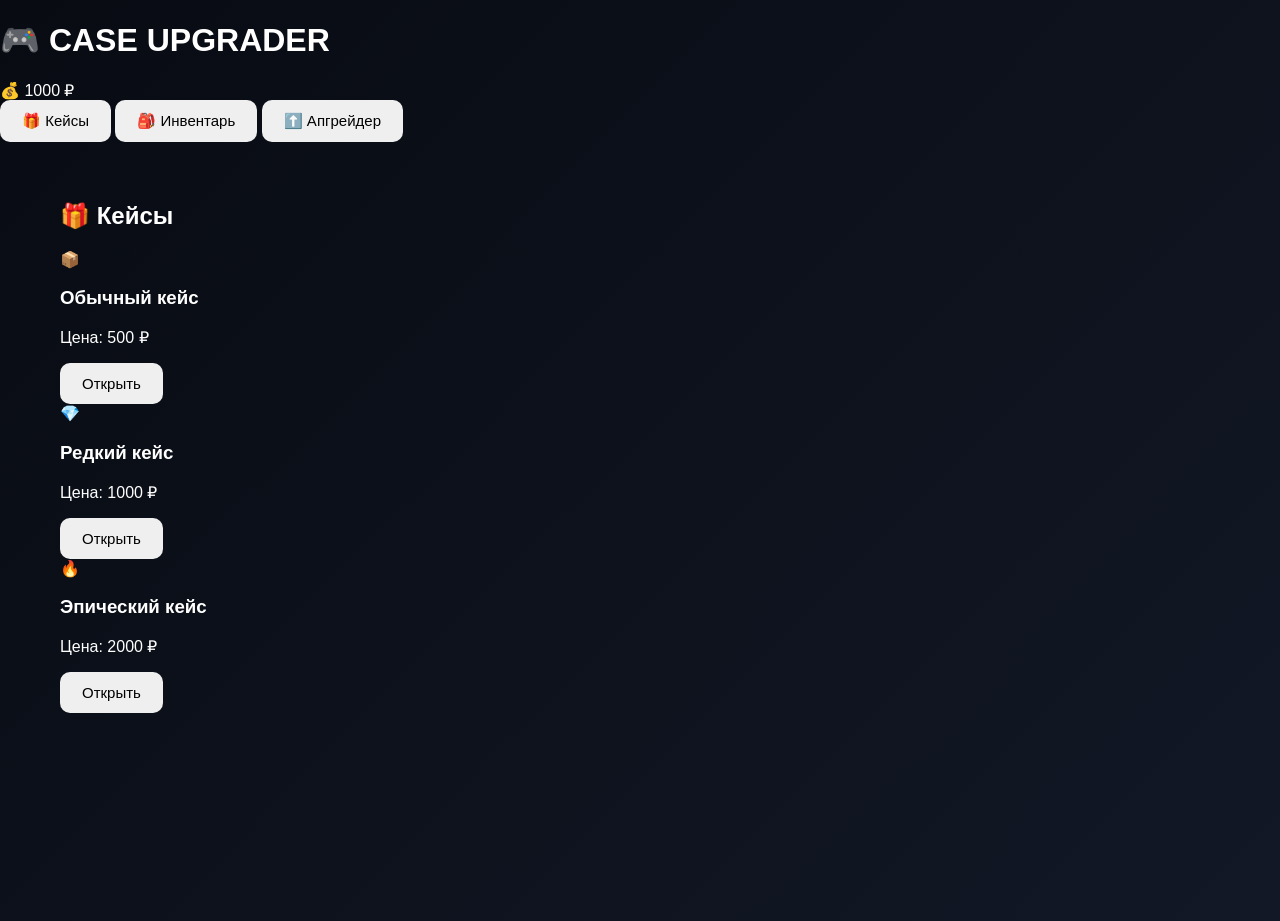
==== index.html @ 88840641 "Update index.html" ====
<!DOCTYPE html>
<html lang="ru">
<head>
  <meta charset="UTF-8">
  <meta name="viewport" content="width=device-width, initial-scale=1.0">

  <title>Case Upgrader</title>

  <link rel="stylesheet" href="style.css">
</head>

<body>

  <header>
    <h1>🎮 CASE UPGRADER</h1>

    <div class="balance">
      💰 <span id="balance">5000</span> ₽
    </div>
  </header>


  <nav>
    <button onclick="showPage('cases')">
      🎁 Кейсы
    </button>

    <button onclick="showPage('inventory')">
      🎒 Инвентарь
    </button>

    <button onclick="showPage('upgrade')">
      ⬆️ Апгрейдер
    </button>
  </nav>


  <main>


    <!-- КЕЙСЫ -->

    <section id="cases" class="page active">

      <h2>🎁 Кейсы</h2>

      <div class="cases">

        <div class="case">

          <div class="case-image">📦</div>

          <h3>Обычный кейс</h3>

          <p>Цена: 500 ₽</p>

          <button onclick="openCase(500, 'normal')">
            Открыть
          </button>

        </div>


        <div class="case">

          <div class="case-image">💎</div>

          <h3>Редкий кейс</h3>

          <p>Цена: 1000 ₽</p>

          <button onclick="openCase(1000, 'rare')">
            Открыть
          </button>

        </div>


        <div class="case">

          <div class="case-image">🔥</div>

          <h3>Эпический кейс</h3>

          <p>Цена: 2000 ₽</p>

          <button onclick="openCase(2000, 'epic')">
            Открыть
          </button>

        </div>

      </div>


      <div id="result"></div>

    </section>



    <!-- ИНВЕНТАРЬ -->

    <section id="inventory" class="page">

      <h2>🎒 Инвентарь</h2>

      <div id="inventoryList"></div>

    </section>



    <!-- АПГРЕЙДЕР -->

    <section id="upgrade" class="page">

      <h2>⬆️ Апгрейдер</h2>

      <p class="info">
        Выбери предмет из инвентаря
      </p>


      <div class="upgrade-box">

        <div>

          <h3>Твой предмет</h3>

          <div id="selectedItem" class="selected">
            Ничего не выбрано
          </div>

        </div>


        <div class="arrow">
          ⬆️
        </div>


        <div>

          <h3>Новый предмет</h3>

          <div id="targetItem" class="selected">
            Выбери предмет
          </div>

        </div>

      </div>


      <div class="chance">

        Шанс:
        <strong id="chance">0%</strong>

      </div>


      <button
        class="upgrade-button"
        onclick="upgradeItem()"
      >

        УЛУЧШИТЬ

      </button>


      <p id="upgradeResult"></p>

    </section>


  </main>


  <script src="script.js"></script>

</body>
</html>
---- style.css ----
* {
  box-sizing: border-box;
}

body {
  margin: 0;

  font-family:
    Arial,
    Helvetica,
    sans-serif;

  background:
    linear-gradient(
      135deg,
      #080b12,
      #121826
    );

  color: white;

  min-height: 100vh;
}


/* HEADER */

.header {

  display: flex;

  justify-content: space-between;

  align-items: center;

  padding: 20px 8%;

  background: #101522;

  border-bottom:
    1px solid #263043;

}

.logo {

  font-size: 24px;

  font-weight: bold;

  letter-spacing: 1px;

}

.balance-box {

  background: #182132;

  padding: 10px 18px;

  border-radius: 10px;

  display: flex;

  flex-direction: column;

  gap: 5px;

}

.balance-box span {

  font-size: 12px;

  color: #9aa4b5;

}

.balance-box strong {

  font-size: 20px;

  color: #ffd54a;

}


/* NAVIGATION */

.navigation {

  display: flex;

  justify-content: center;

  gap: 10px;

  padding: 15px;

  background: #0d121d;

  flex-wrap: wrap;

}

.navigation button {

  background: transparent;

  color: #aab3c2;

  border: 1px solid #273244;

  padding: 10px 18px;

  border-radius: 8px;

  cursor: pointer;

  transition: 0.2s;

}

.navigation button:hover {

  background: #1a2434;

  color: white;

}


/* MAIN */

main {

  max-width: 1200px;

  margin: auto;

  padding: 40px 20px;

}

.page {

  display: none;

}

.page.active {

  display: block;

}

.page-title {

  text-align: center;

  margin-bottom: 40px;

}


/* HERO */

.hero {

  text-align: center;

  margin-bottom: 40px;

}

.hero h1 {

  font-size: 38px;

  margin-bottom: 10px;

}

.hero p {

  color: #9ca7b8;

  font-size: 18px;

}


/* REWARD */

.reward-card {

  max-width: 500px;

  margin: auto;

  padding: 30px;

  text-align: center;

  background:

    linear-gradient(
      145deg,
      #182234,
      #101722
    );

  border-radius: 20px;

  border:
    1px solid #293750;

}

.reward-money {

  font-size: 40px;

  font-weight: bold;

  color: #ffd54a;

  margin: 20px;

}

#timer {

  font-size: 30px;

  font-weight: bold;

  margin: 20px;

}

button {

  border: none;

  border-radius: 10px;

  padding: 12px 22px;

  font-size: 15px;

  cursor: pointer;

  transition: 0.2s;

}

.reward-card button {

  background:
    linear-gradient(
      135deg,
      #ff9f1c,
      #ffca3a
    );

  color: #111;

  font-weight: bold;

}

.reward-card button:hover {

  transform: scale(1.05);

}


/* STATS */

.stats {

  display: grid;

  grid-template-columns:
    repeat(
      auto-fit,
      minmax(180px, 1fr)
    );

  gap: 20px;

  margin-top: 50px;

}

.stat {

  background: #141c2a;

  border: 1px solid #263247;

  padding: 25px;

  text-align: center;

  border-radius: 15px;

}

.stat span {

  font-size: 30px;

}

.stat strong {

  display: block;

  font-size: 25px;

  margin-top: 10px;

}

.stat p {

  color: #8995a7;

}


/* CASES */

.case-grid {

  display: grid;

  grid-template-columns:
    repeat(
      auto-fit,
      minmax(250px, 1fr)
    );

  gap: 25px;

}

.case-card {

  text-align: center;

  padding: 30px;

  background: #151e2d;

  border-radius: 20px;

  border:
    1px solid #2c394f;

  transition: 0.3s;

}

.case-card:hover {

  transform: translateY(-8px);

  border-color: #ffd54a;

}

.case-icon {

  font-size: 70px;

}

.case-card h2 {

  margin-top: 15px;

}

.case-card p {

  color: #9da7b8;

  min-height: 45px;

}

.price {

  font-size: 22px;

  font-weight: bold;

  color: #ffd54a;

  margin: 20px;

}

.case-card button {

  background: #ff9f1c;

  color: #111;

  font-weight: bold;

}

.rare {

  border-color: #4d8dff;

}

.epic {

  border-color: #b15cff;

}

.result-box {

  margin-top: 40px;

  text-align: center;

  font-size: 22px;

  min-height: 40px;

}


/* INVENTORY */

.inventory-header {

  display: flex;

  justify-content: space-between;

  align-items: center;

  margin-bottom: 30px;

}

.inventory-header .page-title {

  margin: 0;

}

.inventory-grid {

  display: grid;

  grid-template-columns:
    repeat(
      auto-fit,
      minmax(200px, 1fr)
    );

  gap: 20px;

}

.inventory-item {

  background: #151e2d;

  border: 1px solid #2d3a50;

  border-radius: 15px;

  padding: 20px;

  text-align: center;

  cursor: pointer;

  transition: 0.2s;

}

.inventory-item:hover {

  transform: scale(1.03);

  border-color: #ffd54a;

}

.item-icon {

  font-size: 50px;

}

.item-name {

  font-size: 18px;

  margin-top: 10px;

}

.item-value {

  color: #ffd54a;

  margin-top: 10px;

}

.empty {

  text-align: center;

  color: #8b96a8;

}


/* UPGRADE */

.upgrade-container {

  display: grid;

  grid-template-columns:
    1fr
    200px
    1fr;

  gap: 30px;

  align-items: center;

}

.upgrade-side {

  text-align: center;

}

.upgrade-item {

  background: #151e2d;

  border: 2px dashed #344158;

  border-radius: 15px;

  padding: 40px 20px;

  min-height: 150px;

  display: flex;

  align-items: center;

  justify-content: center;

  color: #9ca7b8;

}

.upgrade-center {

  text-align: center;

}

.chance {

  width: 120px;

  height: 120px;

  margin: auto;

  border-radius: 50%;

  background: #182334;

  border: 5px solid #ff9f1c;

  display: flex;

  align-items: center;

  justify-content: center;

  font-size: 28px;

  font-weight: bold;

  margin-bottom: 25px;

}

#upgradeButton {

  background: #ff9f1c;

  font-weight: bold;

}

.upgrade-info {

  text-align: center;

  color: #9ba6b7;

  margin-top: 30px;

}


/* RESET */

.reset-button {

  background: #c73e3e;

  color: white;

}


/* FOOTER */

footer {

  text-align: center;

  padding: 30px;

  color: #7f8a9c;

  background: #0d121d;

  margin-top: 50px;

}


/* MOBILE */

@media
(max-width: 800px) {

  .header {

    flex-direction: column;

    gap: 15px;

  }

  .upgrade-container {

    grid-template-columns: 1fr;

  }

  .inventory-header {

    flex-direction: column;

    gap: 20px;

  }

  .hero h1 {

    font-size: 28px;

  }

}
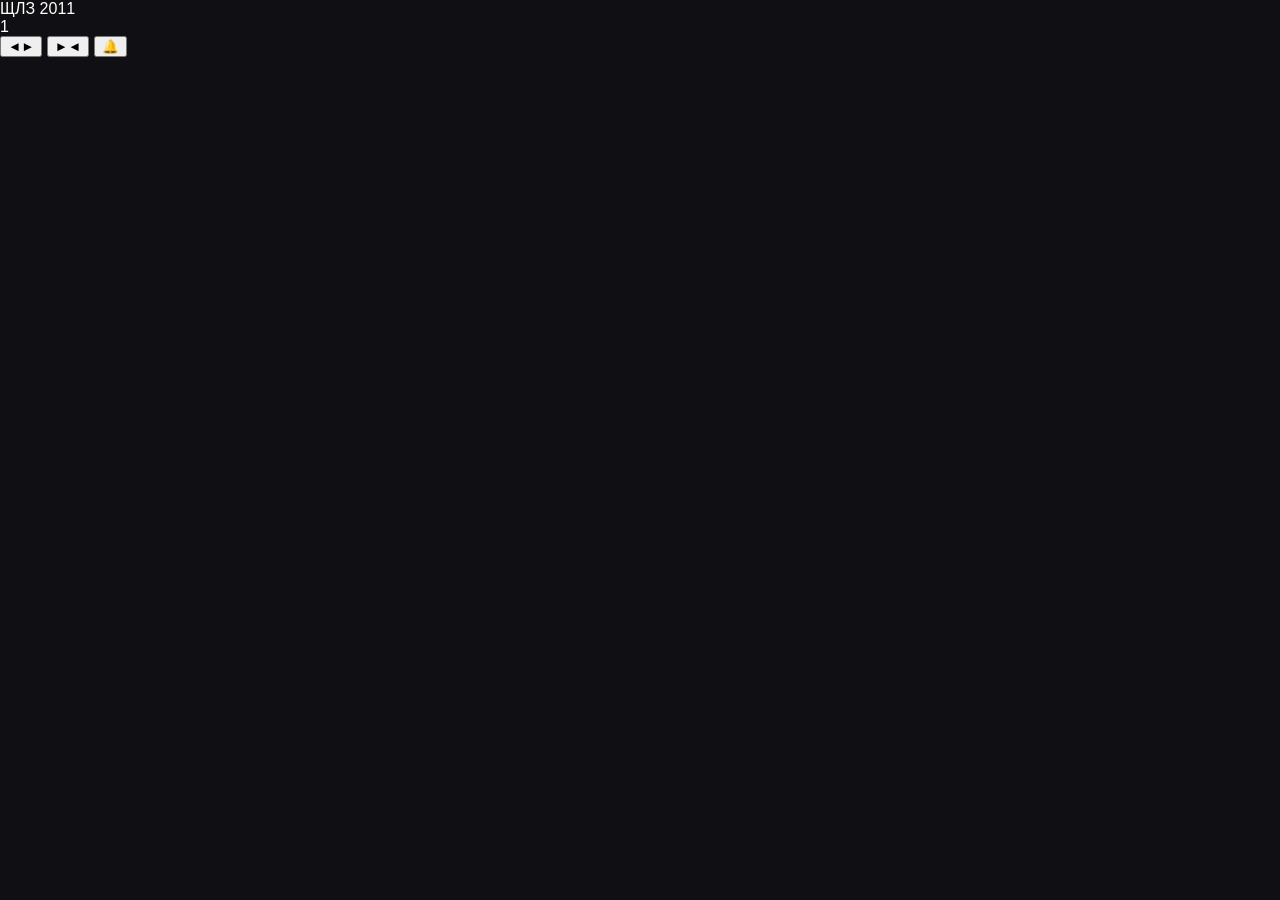
==== commit 15c01c64: "Update index.html" ====
--- a/index.html
+++ b/index.html
@@ -1,185 +1,40 @@
 <!DOCTYPE html>
 <html lang="ru">
 <head>
-  <meta charset="UTF-8">
-  <meta name="viewport" content="width=device-width, initial-scale=1.0">
-
-  <title>Case Upgrader</title>
-
-  <link rel="stylesheet" href="style.css">
+    <meta charset="UTF-8">
+    <meta name="viewport" content="width=device-width, initial-scale=1.0">
+    <title>Симулятор лифта ЩЛЗ 2011 (16 этажей)</title>
+    <link rel="stylesheet" href="style.css">
 </head>
-
 <body>
-
-  <header>
-    <h1>🎮 CASE UPGRADER</h1>
-
-    <div class="balance">
-      💰 <span id="balance">5000</span> ₽
-    </div>
-  </header>
-
-
-  <nav>
-    <button onclick="showPage('cases')">
-      🎁 Кейсы
-    </button>
-
-    <button onclick="showPage('inventory')">
-      🎒 Инвентарь
-    </button>
-
-    <button onclick="showPage('upgrade')">
-      ⬆️ Апгрейдер
-    </button>
-  </nav>
-
-
-  <main>
-
-
-    <!-- КЕЙСЫ -->
-
-    <section id="cases" class="page active">
-
-      <h2>🎁 Кейсы</h2>
-
-      <div class="cases">
-
-        <div class="case">
-
-          <div class="case-image">📦</div>
-
-          <h3>Обычный кейс</h3>
-
-          <p>Цена: 500 ₽</p>
-
-          <button onclick="openCase(500, 'normal')">
-            Открыть
-          </button>
-
+    <div class="simulator">
+        <!-- Шахта лифта -->
+        <div class="shaft">
+            <div class="elevator" id="elevator">
+                <div class="doors" id="doors">
+                    <div class="door left-door"></div>
+                    <div class="door right-door"></div>
+                </div>
+            </div>
         </div>
 
-
-        <div class="case">
-
-          <div class="case-image">💎</div>
-
-          <h3>Редкий кейс</h3>
-
-          <p>Цена: 1000 ₽</p>
-
-          <button onclick="openCase(1000, 'rare')">
-            Открыть
-          </button>
-
+        <!-- Панель управления ЩЛЗ внутри кабины -->
+        <div class="panel">
+            <div class="brand">ЩЛЗ 2011</div>
+            <!-- Электронное табло -->
+            <div class="display" id="display">1</div>
+            
+            <!-- Сетка кнопок 1-16 -->
+            <div class="buttons-grid" id="buttonsGrid"></div>
+            
+            <!-- Служебные кнопки -->
+            <div class="service-buttons">
+                <button class="btn service" id="btn-open">◄►</button>
+                <button class="btn service" id="btn-close">►◄</button>
+                <button class="btn service alarm" id="btn-alarm">🔔</button>
+            </div>
         </div>
-
-
-        <div class="case">
-
-          <div class="case-image">🔥</div>
-
-          <h3>Эпический кейс</h3>
-
-          <p>Цена: 2000 ₽</p>
-
-          <button onclick="openCase(2000, 'epic')">
-            Открыть
-          </button>
-
-        </div>
-
-      </div>
-
-
-      <div id="result"></div>
-
-    </section>
-
-
-
-    <!-- ИНВЕНТАРЬ -->
-
-    <section id="inventory" class="page">
-
-      <h2>🎒 Инвентарь</h2>
-
-      <div id="inventoryList"></div>
-
-    </section>
-
-
-
-    <!-- АПГРЕЙДЕР -->
-
-    <section id="upgrade" class="page">
-
-      <h2>⬆️ Апгрейдер</h2>
-
-      <p class="info">
-        Выбери предмет из инвентаря
-      </p>
-
-
-      <div class="upgrade-box">
-
-        <div>
-
-          <h3>Твой предмет</h3>
-
-          <div id="selectedItem" class="selected">
-            Ничего не выбрано
-          </div>
-
-        </div>
-
-
-        <div class="arrow">
-          ⬆️
-        </div>
-
-
-        <div>
-
-          <h3>Новый предмет</h3>
-
-          <div id="targetItem" class="selected">
-            Выбери предмет
-          </div>
-
-        </div>
-
-      </div>
-
-
-      <div class="chance">
-
-        Шанс:
-        <strong id="chance">0%</strong>
-
-      </div>
-
-
-      <button
-        class="upgrade-button"
-        onclick="upgradeItem()"
-      >
-
-        УЛУЧШИТЬ
-
-      </button>
-
-
-      <p id="upgradeResult"></p>
-
-    </section>
-
-
-  </main>
-
-
-  <script src="script.js"></script>
-
+    </div>
+    <script src="script.js"></script>
 </body>
 </html>
--- a/style.css
+++ b/style.css
@@ -4,690 +4,323 @@
 
 body {
   margin: 0;
-
-  font-family:
-    Arial,
-    Helvetica,
-    sans-serif;
-
-  background:
-    linear-gradient(
-      135deg,
-      #080b12,
-      #121826
-    );
-
-  color: white;
-
-  min-height: 100vh;
+  background: #101014;
+  color: white;
+  font-family: Arial, sans-serif;
 }
 
 
 /* HEADER */
 
-.header {
-
+header {
   display: flex;
-
   justify-content: space-between;
-
   align-items: center;
 
   padding: 20px 8%;
 
-  background: #101522;
-
-  border-bottom:
-    1px solid #263043;
-
-}
-
-.logo {
+  background: #181820;
+
+  border-bottom: 1px solid #333;
+}
+
+header h1 {
+  margin: 0;
+}
+
+.balance {
+  background: #252530;
+
+  padding: 12px 20px;
+
+  border-radius: 10px;
+
+  color: #ffd43b;
+
+  font-size: 20px;
+}
+
+
+/* NAV */
+
+nav {
+  display: flex;
+
+  justify-content: center;
+
+  gap: 15px;
+
+  padding: 20px;
+
+  background: #15151c;
+}
+
+nav button {
+  background: #252530;
+
+  color: white;
+
+  border: none;
+
+  padding: 12px 20px;
+
+  border-radius: 8px;
+
+  cursor: pointer;
+
+  font-size: 16px;
+}
+
+nav button:hover {
+  background: #ff9800;
+}
+
+
+/* MAIN */
+
+main {
+  max-width: 1100px;
+
+  margin: auto;
+
+  padding: 40px 20px;
+}
+
+.page {
+  display: none;
+}
+
+.page.active {
+  display: block;
+}
+
+h2 {
+  text-align: center;
+
+  margin-bottom: 40px;
+}
+
+
+/* CASES */
+
+.cases {
+  display: grid;
+
+  grid-template-columns:
+    repeat(auto-fit, minmax(250px, 1fr));
+
+  gap: 25px;
+}
+
+.case {
+  background: #1c1c25;
+
+  padding: 30px;
+
+  border-radius: 15px;
+
+  text-align: center;
+
+  border: 1px solid #333;
+
+  transition: 0.2s;
+}
+
+.case:hover {
+  transform: translateY(-5px);
+
+  border-color: #ff9800;
+}
+
+.case-image {
+  font-size: 80px;
+
+  margin-bottom: 15px;
+}
+
+.case button {
+  background: #ff9800;
+
+  color: white;
+
+  border: none;
+
+  padding: 12px 25px;
+
+  border-radius: 8px;
+
+  cursor: pointer;
+
+  font-size: 16px;
+}
+
+.case button:hover {
+  background: #ffb300;
+}
+
+#result {
+  text-align: center;
+
+  margin-top: 40px;
 
   font-size: 24px;
-
-  font-weight: bold;
-
-  letter-spacing: 1px;
-
-}
-
-.balance-box {
-
-  background: #182132;
-
-  padding: 10px 18px;
+}
+
+
+/* INVENTORY */
+
+#inventoryList {
+  display: grid;
+
+  grid-template-columns:
+    repeat(auto-fit, minmax(200px, 1fr));
+
+  gap: 20px;
+}
+
+.item {
+  background: #1c1c25;
+
+  padding: 20px;
+
+  text-align: center;
+
+  border-radius: 12px;
+
+  border: 1px solid #333;
+}
+
+.item-icon {
+  font-size: 50px;
+}
+
+.item button {
+  background: #4caf50;
+
+  color: white;
+
+  border: none;
+
+  padding: 10px 15px;
+
+  border-radius: 6px;
+
+  cursor: pointer;
+
+  margin-top: 10px;
+}
+
+
+/* UPGRADE */
+
+.info {
+  text-align: center;
+
+  color: #aaa;
+}
+
+.upgrade-box {
+  display: grid;
+
+  grid-template-columns:
+    1fr 100px 1fr;
+
+  gap: 20px;
+
+  align-items: center;
+
+  margin-top: 40px;
+}
+
+.upgrade-box h3 {
+  text-align: center;
+}
+
+.selected {
+  background: #1c1c25;
+
+  border: 2px dashed #555;
+
+  padding: 40px 20px;
+
+  min-height: 150px;
+
+  display: flex;
+
+  justify-content: center;
+
+  align-items: center;
+
+  text-align: center;
+
+  border-radius: 15px;
+}
+
+.arrow {
+  font-size: 50px;
+
+  text-align: center;
+}
+
+.chance {
+  text-align: center;
+
+  font-size: 25px;
+
+  margin: 30px;
+}
+
+#chance {
+  color: #ff9800;
+}
+
+.upgrade-button {
+  display: block;
+
+  margin: auto;
+
+  background: #ff9800;
+
+  color: white;
+
+  border: none;
+
+  padding: 15px 40px;
+
+  font-size: 20px;
 
   border-radius: 10px;
 
-  display: flex;
-
-  flex-direction: column;
-
-  gap: 5px;
-
-}
-
-.balance-box span {
-
-  font-size: 12px;
-
-  color: #9aa4b5;
-
-}
-
-.balance-box strong {
-
-  font-size: 20px;
-
-  color: #ffd54a;
-
-}
-
-
-/* NAVIGATION */
-
-.navigation {
-
-  display: flex;
-
-  justify-content: center;
-
-  gap: 10px;
-
-  padding: 15px;
-
-  background: #0d121d;
-
-  flex-wrap: wrap;
-
-}
-
-.navigation button {
-
-  background: transparent;
-
-  color: #aab3c2;
-
-  border: 1px solid #273244;
-
-  padding: 10px 18px;
-
-  border-radius: 8px;
-
   cursor: pointer;
-
-  transition: 0.2s;
-
-}
-
-.navigation button:hover {
-
-  background: #1a2434;
-
-  color: white;
-
-}
-
-
-/* MAIN */
-
-main {
-
-  max-width: 1200px;
-
-  margin: auto;
-
-  padding: 40px 20px;
-
-}
-
-.page {
-
-  display: none;
-
-}
-
-.page.active {
-
-  display: block;
-
-}
-
-.page-title {
-
-  text-align: center;
-
-  margin-bottom: 40px;
-
-}
-
-
-/* HERO */
-
-.hero {
-
-  text-align: center;
-
-  margin-bottom: 40px;
-
-}
-
-.hero h1 {
-
-  font-size: 38px;
-
-  margin-bottom: 10px;
-
-}
-
-.hero p {
-
-  color: #9ca7b8;
-
-  font-size: 18px;
-
-}
-
-
-/* REWARD */
-
-.reward-card {
-
-  max-width: 500px;
-
-  margin: auto;
-
-  padding: 30px;
-
-  text-align: center;
-
-  background:
-
-    linear-gradient(
-      145deg,
-      #182234,
-      #101722
-    );
-
-  border-radius: 20px;
-
-  border:
-    1px solid #293750;
-
-}
-
-.reward-money {
-
-  font-size: 40px;
-
-  font-weight: bold;
-
-  color: #ffd54a;
-
-  margin: 20px;
-
-}
-
-#timer {
-
-  font-size: 30px;
-
-  font-weight: bold;
-
-  margin: 20px;
-
-}
-
-button {
-
-  border: none;
-
-  border-radius: 10px;
-
-  padding: 12px 22px;
-
-  font-size: 15px;
-
-  cursor: pointer;
-
-  transition: 0.2s;
-
-}
-
-.reward-card button {
-
-  background:
-    linear-gradient(
-      135deg,
-      #ff9f1c,
-      #ffca3a
-    );
-
-  color: #111;
-
-  font-weight: bold;
-
-}
-
-.reward-card button:hover {
-
-  transform: scale(1.05);
-
-}
-
-
-/* STATS */
-
-.stats {
-
-  display: grid;
-
-  grid-template-columns:
-    repeat(
-      auto-fit,
-      minmax(180px, 1fr)
-    );
-
-  gap: 20px;
-
-  margin-top: 50px;
-
-}
-
-.stat {
-
-  background: #141c2a;
-
-  border: 1px solid #263247;
-
-  padding: 25px;
-
-  text-align: center;
-
-  border-radius: 15px;
-
-}
-
-.stat span {
-
-  font-size: 30px;
-
-}
-
-.stat strong {
-
-  display: block;
-
-  font-size: 25px;
-
-  margin-top: 10px;
-
-}
-
-.stat p {
-
-  color: #8995a7;
-
-}
-
-
-/* CASES */
-
-.case-grid {
-
-  display: grid;
-
-  grid-template-columns:
-    repeat(
-      auto-fit,
-      minmax(250px, 1fr)
-    );
-
-  gap: 25px;
-
-}
-
-.case-card {
-
-  text-align: center;
-
-  padding: 30px;
-
-  background: #151e2d;
-
-  border-radius: 20px;
-
-  border:
-    1px solid #2c394f;
-
-  transition: 0.3s;
-
-}
-
-.case-card:hover {
-
-  transform: translateY(-8px);
-
-  border-color: #ffd54a;
-
-}
-
-.case-icon {
-
-  font-size: 70px;
-
-}
-
-.case-card h2 {
-
-  margin-top: 15px;
-
-}
-
-.case-card p {
-
-  color: #9da7b8;
-
-  min-height: 45px;
-
-}
-
-.price {
+}
+
+#upgradeResult {
+  text-align: center;
 
   font-size: 22px;
 
-  font-weight: bold;
-
-  color: #ffd54a;
-
-  margin: 20px;
-
-}
-
-.case-card button {
-
-  background: #ff9f1c;
-
-  color: #111;
-
-  font-weight: bold;
-
-}
-
-.rare {
-
-  border-color: #4d8dff;
-
-}
-
-.epic {
-
-  border-color: #b15cff;
-
-}
-
-.result-box {
-
-  margin-top: 40px;
-
-  text-align: center;
-
-  font-size: 22px;
-
-  min-height: 40px;
-
-}
-
-
-/* INVENTORY */
-
-.inventory-header {
-
-  display: flex;
-
-  justify-content: space-between;
-
-  align-items: center;
-
-  margin-bottom: 30px;
-
-}
-
-.inventory-header .page-title {
-
-  margin: 0;
-
-}
-
-.inventory-grid {
-
-  display: grid;
-
-  grid-template-columns:
-    repeat(
-      auto-fit,
-      minmax(200px, 1fr)
-    );
-
-  gap: 20px;
-
-}
-
-.inventory-item {
-
-  background: #151e2d;
-
-  border: 1px solid #2d3a50;
-
-  border-radius: 15px;
-
-  padding: 20px;
-
-  text-align: center;
-
-  cursor: pointer;
-
-  transition: 0.2s;
-
-}
-
-.inventory-item:hover {
-
-  transform: scale(1.03);
-
-  border-color: #ffd54a;
-
-}
-
-.item-icon {
-
-  font-size: 50px;
-
-}
-
-.item-name {
-
-  font-size: 18px;
-
-  margin-top: 10px;
-
-}
-
-.item-value {
-
-  color: #ffd54a;
-
-  margin-top: 10px;
-
-}
-
-.empty {
-
-  text-align: center;
-
-  color: #8b96a8;
-
-}
-
-
-/* UPGRADE */
-
-.upgrade-container {
-
-  display: grid;
-
-  grid-template-columns:
-    1fr
-    200px
-    1fr;
-
-  gap: 30px;
-
-  align-items: center;
-
-}
-
-.upgrade-side {
-
-  text-align: center;
-
-}
-
-.upgrade-item {
-
-  background: #151e2d;
-
-  border: 2px dashed #344158;
-
-  border-radius: 15px;
-
-  padding: 40px 20px;
-
-  min-height: 150px;
-
-  display: flex;
-
-  align-items: center;
-
-  justify-content: center;
-
-  color: #9ca7b8;
-
-}
-
-.upgrade-center {
-
-  text-align: center;
-
-}
-
-.chance {
-
-  width: 120px;
-
-  height: 120px;
-
-  margin: auto;
-
-  border-radius: 50%;
-
-  background: #182334;
-
-  border: 5px solid #ff9f1c;
-
-  display: flex;
-
-  align-items: center;
-
-  justify-content: center;
-
-  font-size: 28px;
-
-  font-weight: bold;
-
-  margin-bottom: 25px;
-
-}
-
-#upgradeButton {
-
-  background: #ff9f1c;
-
-  font-weight: bold;
-
-}
-
-.upgrade-info {
-
-  text-align: center;
-
-  color: #9ba6b7;
-
   margin-top: 30px;
-
-}
-
-
-/* RESET */
-
-.reset-button {
-
-  background: #c73e3e;
-
-  color: white;
-
-}
-
-
-/* FOOTER */
-
-footer {
-
-  text-align: center;
-
-  padding: 30px;
-
-  color: #7f8a9c;
-
-  background: #0d121d;
-
-  margin-top: 50px;
-
 }
 
 
 /* MOBILE */
 
-@media
-(max-width: 800px) {
-
-  .header {
-
+@media (max-width: 700px) {
+
+  header {
     flex-direction: column;
 
     gap: 15px;
 
+    text-align: center;
   }
 
-  .upgrade-container {
-
+  .upgrade-box {
     grid-template-columns: 1fr;
-
   }
 
-  .inventory-header {
-
-    flex-direction: column;
-
-    gap: 20px;
-
+  .arrow {
+    transform: rotate(90deg);
   }
 
-  .hero h1 {
-
-    font-size: 28px;
-
-  }
-
-}
+}
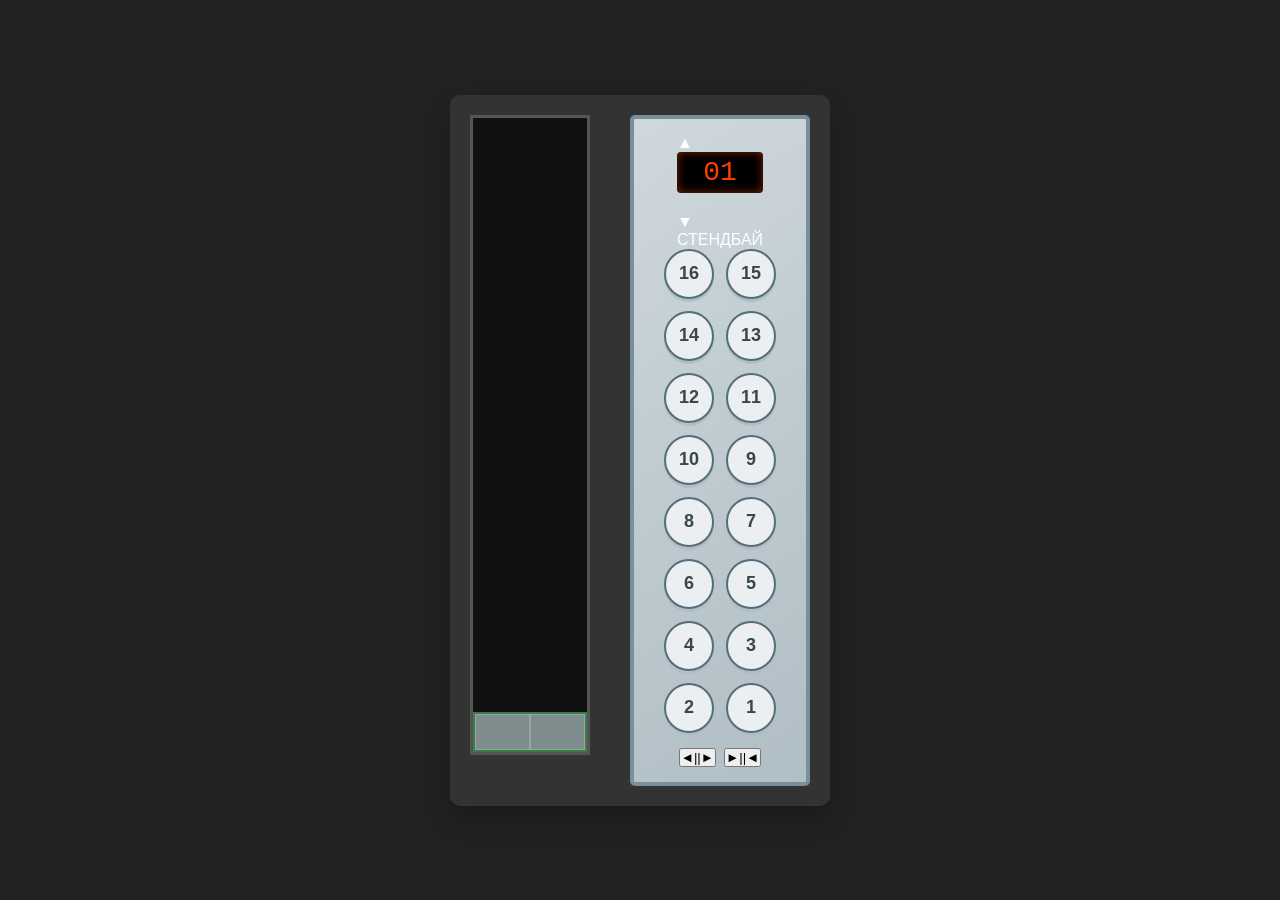
==== commit 28ba33b6: "Update index.html" ====
--- a/index.html
+++ b/index.html
@@ -3,14 +3,18 @@
 <head>
     <meta charset="UTF-8">
     <meta name="viewport" content="width=device-width, initial-scale=1.0">
-    <title>Симулятор лифта ЩЛЗ 2011 (16 этажей)</title>
+    <title>Современный Симулятор Лифта</title>
     <link rel="stylesheet" href="style.css">
 </head>
 <body>
     <div class="simulator">
-        <!-- Шахта лифта -->
+        <!-- Высокотехнологичная прозрачная/стеклянная шахта -->
         <div class="shaft">
+            <!-- Разметка этажных линий для красоты -->
+            <div class="floor-lines" id="floorLines"></div>
+            
             <div class="elevator" id="elevator">
+                <div class="elevator-glow"></div>
                 <div class="doors" id="doors">
                     <div class="door left-door"></div>
                     <div class="door right-door"></div>
@@ -18,20 +22,23 @@
             </div>
         </div>
 
-        <!-- Панель управления ЩЛЗ внутри кабины -->
+        <!-- Сенсорная панель управления Smart Touch -->
         <div class="panel">
-            <div class="brand">ЩЛЗ 2011</div>
-            <!-- Электронное табло -->
-            <div class="display" id="display">1</div>
+            <!-- Интеллектуальный ЖК-дисплей -->
+            <div class="display-container">
+                <div class="arrow up" id="arrow-up">▲</div>
+                <div class="display" id="display">01</div>
+                <div class="arrow down" id="arrow-down">▼</div>
+                <div class="status-text" id="status-text">СТЕНДБАЙ</div>
+            </div>
             
-            <!-- Сетка кнопок 1-16 -->
+            <!-- Интерактивная сенсорная сетка -->
             <div class="buttons-grid" id="buttonsGrid"></div>
             
-            <!-- Служебные кнопки -->
+            <!-- Скрытые сенсоры дверей -->
             <div class="service-buttons">
-                <button class="btn service" id="btn-open">◄►</button>
-                <button class="btn service" id="btn-close">►◄</button>
-                <button class="btn service alarm" id="btn-alarm">🔔</button>
+                <button class="btn-touch service" id="btn-open">◄||►</button>
+                <button class="btn-touch service" id="btn-close">►||◄</button>
             </div>
         </div>
     </div>
--- a/style.css
+++ b/style.css
@@ -1,326 +1,145 @@
 * {
-  box-sizing: border-box;
+    box-sizing: border-box;
+    margin: 0;
+    padding: 0;
+    font-family: 'Arial', sans-serif;
 }
 
 body {
-  margin: 0;
-  background: #101014;
-  color: white;
-  font-family: Arial, sans-serif;
+    background-color: #222;
+    display: flex;
+    justify-content: center;
+    align-items: center;
+    height: 100vh;
+    color: #fff;
 }
 
-
-/* HEADER */
-
-header {
-  display: flex;
-  justify-content: space-between;
-  align-items: center;
-
-  padding: 20px 8%;
-
-  background: #181820;
-
-  border-bottom: 1px solid #333;
+.simulator {
+    display: flex;
+    gap: 40px;
+    background: #333;
+    padding: 20px;
+    border-radius: 10px;
+    box-shadow: 0 14px 28px rgba(0,0,0,0.25);
 }
 
-header h1 {
-  margin: 0;
+/* Шахта лифта */
+.shaft {
+    width: 120px;
+    height: 640px; /* 16 этажей по 40px */
+    background: #111;
+    border: 3px solid #555;
+    position: relative;
+    overflow: hidden;
 }
 
-.balance {
-  background: #252530;
-
-  padding: 12px 20px;
-
-  border-radius: 10px;
-
-  color: #ffd43b;
-
-  font-size: 20px;
+/* Кабина ЩЛЗ Зеленая */
+.elevator {
+    width: 100%;
+    height: 40px; /* Высота одного этажа */
+    background-color: #1e4620; /* Аутентичный зеленый цвет ЩЛЗ */
+    border: 2px solid #3a7d44;
+    position: absolute;
+    bottom: 0; /* Старт с 1 этажа */
+    transition: bottom 2s ease-in-out; /* Плавный ход лифта */
 }
 
+/* Двери кабины */
+.doors {
+    display: flex;
+    width: 100%;
+    height: 100%;
+}
+.door {
+    width: 50%;
+    height: 100%;
+    background: #7f8c8d;
+    border: 1px solid #95a5a6;
+    transition: transform 1.5s ease-in-out;
+}
+/* Анимация открытия */
+.elevator.doors-open .left-door { transform: translateX(-90%); }
+.elevator.doors-open .right-door { transform: translateX(90%); }
 
-/* NAV */
-
-nav {
-  display: flex;
-
-  justify-content: center;
-
-  gap: 15px;
-
-  padding: 20px;
-
-  background: #15151c;
+/* Панель приказов (вертикальный пост) */
+.panel {
+    width: 180px;
+    background: linear-gradient(145deg, #cfd8dc, #b0bec5); /* Шлифованый алюминий */
+    border: 4px solid #78909c;
+    border-radius: 5px;
+    padding: 15px;
+    display: flex;
+    flex-direction: column;
+    align-items: center;
 }
 
-nav button {
-  background: #252530;
-
-  color: white;
-
-  border: none;
-
-  padding: 12px 20px;
-
-  border-radius: 8px;
-
-  cursor: pointer;
-
-  font-size: 16px;
+.brand {
+    font-weight: bold;
+    color: #263238;
+    margin-bottom: 10px;
+    font-size: 14px;
+    letter-spacing: 1px;
 }
 
-nav button:hover {
-  background: #ff9800;
+/* Семисегментное табло */
+.display {
+    width: 100%;
+    background: #000;
+    color: #ff3d00; /* Красная или зеленая индикация ЩЛЗ тех лет */
+    font-family: 'Courier New', monospace;
+    font-size: 28px;
+    text-align: center;
+    padding: 5px 0;
+    border-radius: 4px;
+    margin-bottom: 20px;
+    box-shadow: inset 0 0 10px rgba(255,61,0,0.5);
 }
 
-
-/* MAIN */
-
-main {
-  max-width: 1100px;
-
-  margin: auto;
-
-  padding: 40px 20px;
+/* Кнопки */
+.buttons-grid {
+    display: grid;
+    grid-template-columns: repeat(2, 1fr);
+    gap: 12px;
+    margin-bottom: 15px;
 }
 
-.page {
-  display: none;
+.btn {
+    width: 50px;
+    height: 50px;
+    border-radius: 50%;
+    border: 2px solid #546e7a;
+    background: #eceff1;
+    color: #37474f;
+    font-size: 18px;
+    font-weight: bold;
+    cursor: pointer;
+    box-shadow: 0 3px 0 #b0bec5;
+    transition: all 0.1s ease;
+}
+.btn:active {
+    transform: translateY(3px);
+    box-shadow: none;
+}
+/* Подсветка кнопки при вызове */
+.btn.active {
+    background: #ffeb3b;
+    box-shadow: 0 0 12px #ffeb3b;
+    border-color: #fbc02d;
 }
 
-.page.active {
-  display: block;
+.service-buttons {
+    display: flex;
+    gap: 8px;
+    width: 100%;
+    justify-content: center;
 }
-
-h2 {
-  text-align: center;
-
-  margin-bottom: 40px;
+.btn.service {
+    width: 45px;
+    height: 35px;
+    border-radius: 4px;
+    font-size: 12px;
 }
-
-
-/* CASES */
-
-.cases {
-  display: grid;
-
-  grid-template-columns:
-    repeat(auto-fit, minmax(250px, 1fr));
-
-  gap: 25px;
+.btn.alarm {
+    background: #ff5252;
+    color: white;
 }
-
-.case {
-  background: #1c1c25;
-
-  padding: 30px;
-
-  border-radius: 15px;
-
-  text-align: center;
-
-  border: 1px solid #333;
-
-  transition: 0.2s;
-}
-
-.case:hover {
-  transform: translateY(-5px);
-
-  border-color: #ff9800;
-}
-
-.case-image {
-  font-size: 80px;
-
-  margin-bottom: 15px;
-}
-
-.case button {
-  background: #ff9800;
-
-  color: white;
-
-  border: none;
-
-  padding: 12px 25px;
-
-  border-radius: 8px;
-
-  cursor: pointer;
-
-  font-size: 16px;
-}
-
-.case button:hover {
-  background: #ffb300;
-}
-
-#result {
-  text-align: center;
-
-  margin-top: 40px;
-
-  font-size: 24px;
-}
-
-
-/* INVENTORY */
-
-#inventoryList {
-  display: grid;
-
-  grid-template-columns:
-    repeat(auto-fit, minmax(200px, 1fr));
-
-  gap: 20px;
-}
-
-.item {
-  background: #1c1c25;
-
-  padding: 20px;
-
-  text-align: center;
-
-  border-radius: 12px;
-
-  border: 1px solid #333;
-}
-
-.item-icon {
-  font-size: 50px;
-}
-
-.item button {
-  background: #4caf50;
-
-  color: white;
-
-  border: none;
-
-  padding: 10px 15px;
-
-  border-radius: 6px;
-
-  cursor: pointer;
-
-  margin-top: 10px;
-}
-
-
-/* UPGRADE */
-
-.info {
-  text-align: center;
-
-  color: #aaa;
-}
-
-.upgrade-box {
-  display: grid;
-
-  grid-template-columns:
-    1fr 100px 1fr;
-
-  gap: 20px;
-
-  align-items: center;
-
-  margin-top: 40px;
-}
-
-.upgrade-box h3 {
-  text-align: center;
-}
-
-.selected {
-  background: #1c1c25;
-
-  border: 2px dashed #555;
-
-  padding: 40px 20px;
-
-  min-height: 150px;
-
-  display: flex;
-
-  justify-content: center;
-
-  align-items: center;
-
-  text-align: center;
-
-  border-radius: 15px;
-}
-
-.arrow {
-  font-size: 50px;
-
-  text-align: center;
-}
-
-.chance {
-  text-align: center;
-
-  font-size: 25px;
-
-  margin: 30px;
-}
-
-#chance {
-  color: #ff9800;
-}
-
-.upgrade-button {
-  display: block;
-
-  margin: auto;
-
-  background: #ff9800;
-
-  color: white;
-
-  border: none;
-
-  padding: 15px 40px;
-
-  font-size: 20px;
-
-  border-radius: 10px;
-
-  cursor: pointer;
-}
-
-#upgradeResult {
-  text-align: center;
-
-  font-size: 22px;
-
-  margin-top: 30px;
-}
-
-
-/* MOBILE */
-
-@media (max-width: 700px) {
-
-  header {
-    flex-direction: column;
-
-    gap: 15px;
-
-    text-align: center;
-  }
-
-  .upgrade-box {
-    grid-template-columns: 1fr;
-  }
-
-  .arrow {
-    transform: rotate(90deg);
-  }
-
-}
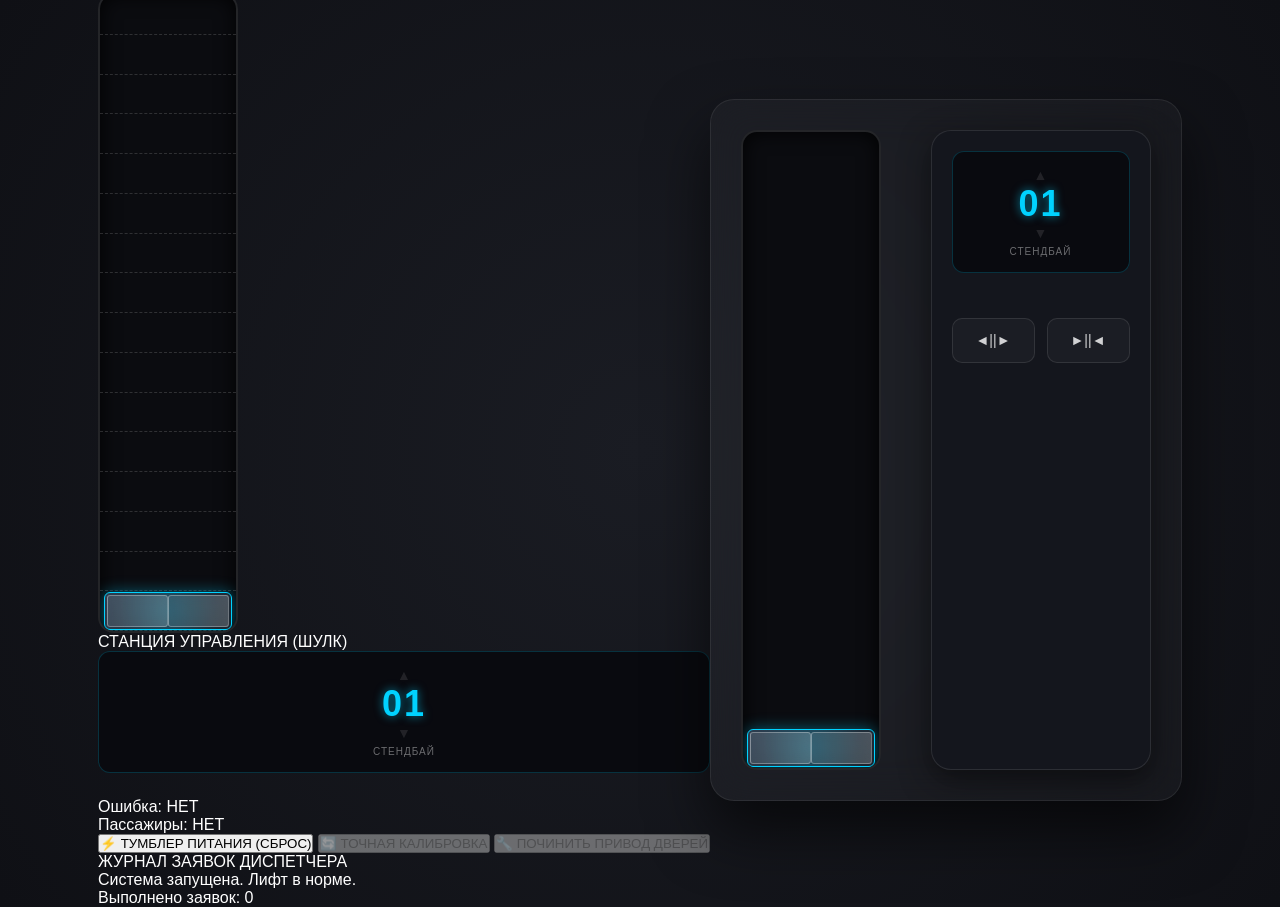
==== commit d4e0e6a9: "Update index.html" ====
--- a/index.html
+++ b/index.html
@@ -1,3 +1,65 @@
+<!DOCTYPE html>
+<html lang="ru">
+<head>
+    <meta charset="UTF-8">
+    <meta name="viewport" content="width=device-width, initial-scale=1.0">
+    <title>Симулятор Лифтёра: Внештатная ситуация</title>
+    <link rel="stylesheet" href="style.css">
+</head>
+<body>
+    <div class="game-container">
+        <!-- Левая часть: Шахта и Лифт -->
+        <div class="shaft-section">
+            <div class="shaft">
+                <div class="floor-lines" id="floorLines"></div>
+                <div class="elevator" id="elevator">
+                    <div class="elevator-glow"></div>
+                    <div class="doors" id="doors">
+                        <div class="door left-door"></div>
+                        <div class="door right-door"></div>
+                    </div>
+                </div>
+            </div>
+        </div>
+
+        <!-- Центральная часть: Станция управления (Техэтаж) -->
+        <div class="control-room">
+            <div class="block-title">СТАНЦИЯ УПРАВЛЕНИЯ (ШУЛК)</div>
+            
+            <div class="display-container">
+                <div class="arrow up" id="arrow-up">▲</div>
+                <div class="display" id="display">01</div>
+                <div class="arrow down" id="arrow-down">▼</div>
+                <div class="status-text" id="status-text">СТЕНДБАЙ</div>
+            </div>
+
+            <!-- Индикаторы поломок -->
+            <div class="tech-info">
+                <div class="info-row">Ошибка: <span id="error-code" class="text-ok">НЕТ</span></div>
+                <div class="info-row">Пассажиры: <span id="passenger-status">НЕТ</span></div>
+            </div>
+
+            <!-- Инструменты лифтера -->
+            <div class="mechanic-tools">
+                <button class="btn-tool" id="btn-reboot">⚡ ТУМБЛЕР ПИТАНИЯ (СБРОС)</button>
+                <button class="btn-tool" id="btn-calibrate" disabled>🔄 ТОЧНАЯ КАЛИБРОВКА</button>
+                <button class="btn-tool repair-btn" id="btn-repair" disabled>🔧 ПОЧИНИТЬ ПРИВОД ДВЕРЕЙ</button>
+            </div>
+        </div>
+
+        <!-- Правая часть: Пульт Заявок -->
+        <div class="job-board">
+            <div class="block-title">ЖУРНАЛ ЗАЯВОК ДИСПЕТЧЕРА</div>
+            <div class="log-container" id="job-log">
+                <div class="log-entry system">Система запущена. Лифт в норме.</div>
+            </div>
+            <div class="score-board">Выполнено заявок: <span id="score-count">0</span></div>
+        </div>
+    </div>
+    
+    <script src="script.js"></script>
+</body>
+</html>
 <!DOCTYPE html>
 <html lang="ru">
 <head>
--- a/style.css
+++ b/style.css
@@ -2,144 +2,191 @@
     box-sizing: border-box;
     margin: 0;
     padding: 0;
-    font-family: 'Arial', sans-serif;
+    font-family: 'Segoe UI', Roboto, Helvetica, Arial, sans-serif;
 }
 
 body {
-    background-color: #222;
+    background: radial-gradient(circle at center, #1a1c23 0%, #0f1015 100%);
     display: flex;
     justify-content: center;
     align-items: center;
     height: 100vh;
     color: #fff;
+    overflow: hidden;
 }
 
 .simulator {
     display: flex;
-    gap: 40px;
-    background: #333;
-    padding: 20px;
-    border-radius: 10px;
-    box-shadow: 0 14px 28px rgba(0,0,0,0.25);
+    gap: 50px;
+    background: rgba(255, 255, 255, 0.03);
+    backdrop-filter: blur(20px);
+    padding: 30px;
+    border-radius: 24px;
+    border: 1px solid rgba(255, 255, 255, 0.08);
+    box-shadow: 0 30px 60px rgba(0, 0, 0, 0.6);
 }
 
-/* Шахта лифта */
+/* Эстетичная Шахта */
 .shaft {
-    width: 120px;
-    height: 640px; /* 16 этажей по 40px */
-    background: #111;
-    border: 3px solid #555;
+    width: 140px;
+    height: 640px;
+    background: #0b0c10;
+    border: 2px solid rgba(255, 255, 255, 0.1);
+    border-radius: 16px;
     position: relative;
     overflow: hidden;
+    box-shadow: inset 0 0 20px rgba(0,0,0,0.9);
 }
 
-/* Кабина ЩЛЗ Зеленая */
-.elevator {
+/* Линии этажей в шахте для ощущения масштаба */
+.floor-lines {
+    position: absolute;
     width: 100%;
-    height: 40px; /* Высота одного этажа */
-    background-color: #1e4620; /* Аутентичный зеленый цвет ЩЛЗ */
-    border: 2px solid #3a7d44;
-    position: absolute;
-    bottom: 0; /* Старт с 1 этажа */
-    transition: bottom 2s ease-in-out; /* Плавный ход лифта */
+    height: 100%;
+    display: flex;
+    flex-direction: column;
+    justify-content: space-between;
+    pointer-events: none;
+    opacity: 0.15;
+}
+.floor-line {
+    width: 100%;
+    border-bottom: 1px dashed #fff;
+    height: 40px;
 }
 
-/* Двери кабины */
+/* Современная Кабина с панорамной подсветкой */
+.elevator {
+    width: calc(100% - 8px);
+    height: 38px;
+    margin: 1px 4px;
+    background: linear-gradient(135deg, #2c3e50, #1a252f);
+    border: 1.5px solid #00d2ff;
+    border-radius: 6px;
+    position: absolute;
+    bottom: 0;
+    transition: bottom 1.8s cubic-bezier(0.25, 1, 0.5, 1); /* Плавный пуск и торможение */
+    box-shadow: 0 0 15px rgba(0, 210, 255, 0.4);
+}
+
+/* Эффект внутреннего свечения кабины */
+.elevator-glow {
+    position: absolute;
+    top: 0; left: 0; width: 100%; height: 100%;
+    background: radial-gradient(circle, rgba(0,210,255,0.2) 0%, transparent 80%);
+    pointer-events: none;
+}
+
+/* Премиальные стеклянные двери */
 .doors {
     display: flex;
     width: 100%;
     height: 100%;
+    padding: 2px;
 }
 .door {
     width: 50%;
     height: 100%;
-    background: #7f8c8d;
-    border: 1px solid #95a5a6;
-    transition: transform 1.5s ease-in-out;
+    background: linear-gradient(90deg, rgba(255,255,255,0.1) 0%, rgba(255,255,255,0.2) 100%);
+    border: 1px solid rgba(255,255,255,0.3);
+    backdrop-filter: blur(4px);
+    border-radius: 3px;
+    transition: transform 1.2s cubic-bezier(0.45, 0.05, 0.55, 0.95);
 }
-/* Анимация открытия */
-.elevator.doors-open .left-door { transform: translateX(-90%); }
-.elevator.doors-open .right-door { transform: translateX(90%); }
+.elevator.doors-open .left-door { transform: translateX(-95%); }
+.elevator.doors-open .right-door { transform: translateX(95%); }
 
-/* Панель приказов (вертикальный пост) */
+/* Сенсорный Smart-Пост управления */
 .panel {
-    width: 180px;
-    background: linear-gradient(145deg, #cfd8dc, #b0bec5); /* Шлифованый алюминий */
-    border: 4px solid #78909c;
-    border-radius: 5px;
-    padding: 15px;
+    width: 220px;
+    background: #14161d;
+    border: 1px solid rgba(255, 255, 255, 0.1);
+    border-radius: 20px;
+    padding: 20px;
     display: flex;
     flex-direction: column;
     align-items: center;
+    box-shadow: 0 10px 30px rgba(0,0,0,0.5);
 }
 
-.brand {
-    font-weight: bold;
-    color: #263238;
-    margin-bottom: 10px;
+/* ЖК-Консоль */
+.display-container {
+    width: 100%;
+    background: #090a0f;
+    border-radius: 12px;
+    padding: 15px;
+    margin-bottom: 25px;
+    border: 1px solid rgba(0, 210, 255, 0.2);
+    display: flex;
+    flex-direction: column;
+    align-items: center;
+    position: relative;
+}
+.display {
+    font-size: 36px;
+    font-weight: 700;
+    color: #00d2ff;
+    text-shadow: 0 0 10px rgba(0, 210, 255, 0.6);
+    letter-spacing: 2px;
+}
+.arrow {
     font-size: 14px;
+    color: rgba(255,255,255,0.1);
+    transition: color 0.3s ease, text-shadow 0.3s ease;
+}
+.arrow.active {
+    color: #00ff88;
+    text-shadow: 0 0 8px #00ff88;
+}
+.status-text {
+    font-size: 10px;
+    color: rgba(255,255,255,0.4);
+    text-transform: uppercase;
+    margin-top: 5px;
     letter-spacing: 1px;
 }
 
-/* Семисегментное табло */
-.display {
-    width: 100%;
-    background: #000;
-    color: #ff3d00; /* Красная или зеленая индикация ЩЛЗ тех лет */
-    font-family: 'Courier New', monospace;
-    font-size: 28px;
-    text-align: center;
-    padding: 5px 0;
-    border-radius: 4px;
-    margin-bottom: 20px;
-    box-shadow: inset 0 0 10px rgba(255,61,0,0.5);
-}
-
-/* Кнопки */
+/* Сенсорные Кнопки */
 .buttons-grid {
     display: grid;
     grid-template-columns: repeat(2, 1fr);
-    gap: 12px;
-    margin-bottom: 15px;
+    gap: 16px;
+    margin-bottom: 20px;
 }
 
-.btn {
-    width: 50px;
-    height: 50px;
-    border-radius: 50%;
-    border: 2px solid #546e7a;
-    background: #eceff1;
-    color: #37474f;
-    font-size: 18px;
-    font-weight: bold;
+.btn-touch {
+    width: 60px;
+    height: 60px;
+    border-radius: 16px;
+    border: 1px solid rgba(255, 255, 255, 0.1);
+    background: rgba(255, 255, 255, 0.03);
+    color: rgba(255, 255, 255, 0.8);
+    font-size: 20px;
+    font-weight: 500;
     cursor: pointer;
-    box-shadow: 0 3px 0 #b0bec5;
-    transition: all 0.1s ease;
+    transition: all 0.3s cubic-bezier(0.4, 0, 0.2, 1);
 }
-.btn:active {
-    transform: translateY(3px);
-    box-shadow: none;
+.btn-touch:hover {
+    background: rgba(255, 255, 255, 0.08);
+    border-color: rgba(255, 255, 255, 0.2);
 }
-/* Подсветка кнопки при вызове */
-.btn.active {
-    background: #ffeb3b;
-    box-shadow: 0 0 12px #ffeb3b;
-    border-color: #fbc02d;
+/* Эффект активации сенсора */
+.btn-touch.active {
+    color: #00d2ff;
+    background: rgba(0, 210, 255, 0.1);
+    border-color: #00d2ff;
+    box-shadow: 0 0 15px rgba(0, 210, 255, 0.3);
+    text-shadow: 0 0 5px rgba(0, 210, 255, 0.5);
 }
 
 .service-buttons {
     display: flex;
-    gap: 8px;
+    gap: 12px;
     width: 100%;
-    justify-content: center;
 }
-.btn.service {
-    width: 45px;
-    height: 35px;
-    border-radius: 4px;
-    font-size: 12px;
+.btn-touch.service {
+    flex: 1;
+    height: 45px;
+    font-size: 14px;
+    border-radius: 10px;
 }
-.btn.alarm {
-    background: #ff5252;
-    color: white;
-}
--- a/style.css
+++ b/style.css
@@ -2,144 +2,191 @@
     box-sizing: border-box;
     margin: 0;
     padding: 0;
-    font-family: 'Arial', sans-serif;
+    font-family: 'Segoe UI', Roboto, Helvetica, Arial, sans-serif;
 }
 
 body {
-    background-color: #222;
+    background: radial-gradient(circle at center, #1a1c23 0%, #0f1015 100%);
     display: flex;
     justify-content: center;
     align-items: center;
     height: 100vh;
     color: #fff;
+    overflow: hidden;
 }
 
 .simulator {
     display: flex;
-    gap: 40px;
-    background: #333;
-    padding: 20px;
-    border-radius: 10px;
-    box-shadow: 0 14px 28px rgba(0,0,0,0.25);
+    gap: 50px;
+    background: rgba(255, 255, 255, 0.03);
+    backdrop-filter: blur(20px);
+    padding: 30px;
+    border-radius: 24px;
+    border: 1px solid rgba(255, 255, 255, 0.08);
+    box-shadow: 0 30px 60px rgba(0, 0, 0, 0.6);
 }
 
-/* Шахта лифта */
+/* Эстетичная Шахта */
 .shaft {
-    width: 120px;
-    height: 640px; /* 16 этажей по 40px */
-    background: #111;
-    border: 3px solid #555;
+    width: 140px;
+    height: 640px;
+    background: #0b0c10;
+    border: 2px solid rgba(255, 255, 255, 0.1);
+    border-radius: 16px;
     position: relative;
     overflow: hidden;
+    box-shadow: inset 0 0 20px rgba(0,0,0,0.9);
 }
 
-/* Кабина ЩЛЗ Зеленая */
-.elevator {
+/* Линии этажей в шахте для ощущения масштаба */
+.floor-lines {
+    position: absolute;
     width: 100%;
-    height: 40px; /* Высота одного этажа */
-    background-color: #1e4620; /* Аутентичный зеленый цвет ЩЛЗ */
-    border: 2px solid #3a7d44;
-    position: absolute;
-    bottom: 0; /* Старт с 1 этажа */
-    transition: bottom 2s ease-in-out; /* Плавный ход лифта */
+    height: 100%;
+    display: flex;
+    flex-direction: column;
+    justify-content: space-between;
+    pointer-events: none;
+    opacity: 0.15;
+}
+.floor-line {
+    width: 100%;
+    border-bottom: 1px dashed #fff;
+    height: 40px;
 }
 
-/* Двери кабины */
+/* Современная Кабина с панорамной подсветкой */
+.elevator {
+    width: calc(100% - 8px);
+    height: 38px;
+    margin: 1px 4px;
+    background: linear-gradient(135deg, #2c3e50, #1a252f);
+    border: 1.5px solid #00d2ff;
+    border-radius: 6px;
+    position: absolute;
+    bottom: 0;
+    transition: bottom 1.8s cubic-bezier(0.25, 1, 0.5, 1); /* Плавный пуск и торможение */
+    box-shadow: 0 0 15px rgba(0, 210, 255, 0.4);
+}
+
+/* Эффект внутреннего свечения кабины */
+.elevator-glow {
+    position: absolute;
+    top: 0; left: 0; width: 100%; height: 100%;
+    background: radial-gradient(circle, rgba(0,210,255,0.2) 0%, transparent 80%);
+    pointer-events: none;
+}
+
+/* Премиальные стеклянные двери */
 .doors {
     display: flex;
     width: 100%;
     height: 100%;
+    padding: 2px;
 }
 .door {
     width: 50%;
     height: 100%;
-    background: #7f8c8d;
-    border: 1px solid #95a5a6;
-    transition: transform 1.5s ease-in-out;
+    background: linear-gradient(90deg, rgba(255,255,255,0.1) 0%, rgba(255,255,255,0.2) 100%);
+    border: 1px solid rgba(255,255,255,0.3);
+    backdrop-filter: blur(4px);
+    border-radius: 3px;
+    transition: transform 1.2s cubic-bezier(0.45, 0.05, 0.55, 0.95);
 }
-/* Анимация открытия */
-.elevator.doors-open .left-door { transform: translateX(-90%); }
-.elevator.doors-open .right-door { transform: translateX(90%); }
+.elevator.doors-open .left-door { transform: translateX(-95%); }
+.elevator.doors-open .right-door { transform: translateX(95%); }
 
-/* Панель приказов (вертикальный пост) */
+/* Сенсорный Smart-Пост управления */
 .panel {
-    width: 180px;
-    background: linear-gradient(145deg, #cfd8dc, #b0bec5); /* Шлифованый алюминий */
-    border: 4px solid #78909c;
-    border-radius: 5px;
-    padding: 15px;
+    width: 220px;
+    background: #14161d;
+    border: 1px solid rgba(255, 255, 255, 0.1);
+    border-radius: 20px;
+    padding: 20px;
     display: flex;
     flex-direction: column;
     align-items: center;
+    box-shadow: 0 10px 30px rgba(0,0,0,0.5);
 }
 
-.brand {
-    font-weight: bold;
-    color: #263238;
-    margin-bottom: 10px;
+/* ЖК-Консоль */
+.display-container {
+    width: 100%;
+    background: #090a0f;
+    border-radius: 12px;
+    padding: 15px;
+    margin-bottom: 25px;
+    border: 1px solid rgba(0, 210, 255, 0.2);
+    display: flex;
+    flex-direction: column;
+    align-items: center;
+    position: relative;
+}
+.display {
+    font-size: 36px;
+    font-weight: 700;
+    color: #00d2ff;
+    text-shadow: 0 0 10px rgba(0, 210, 255, 0.6);
+    letter-spacing: 2px;
+}
+.arrow {
     font-size: 14px;
+    color: rgba(255,255,255,0.1);
+    transition: color 0.3s ease, text-shadow 0.3s ease;
+}
+.arrow.active {
+    color: #00ff88;
+    text-shadow: 0 0 8px #00ff88;
+}
+.status-text {
+    font-size: 10px;
+    color: rgba(255,255,255,0.4);
+    text-transform: uppercase;
+    margin-top: 5px;
     letter-spacing: 1px;
 }
 
-/* Семисегментное табло */
-.display {
-    width: 100%;
-    background: #000;
-    color: #ff3d00; /* Красная или зеленая индикация ЩЛЗ тех лет */
-    font-family: 'Courier New', monospace;
-    font-size: 28px;
-    text-align: center;
-    padding: 5px 0;
-    border-radius: 4px;
-    margin-bottom: 20px;
-    box-shadow: inset 0 0 10px rgba(255,61,0,0.5);
-}
-
-/* Кнопки */
+/* Сенсорные Кнопки */
 .buttons-grid {
     display: grid;
     grid-template-columns: repeat(2, 1fr);
-    gap: 12px;
-    margin-bottom: 15px;
+    gap: 16px;
+    margin-bottom: 20px;
 }
 
-.btn {
-    width: 50px;
-    height: 50px;
-    border-radius: 50%;
-    border: 2px solid #546e7a;
-    background: #eceff1;
-    color: #37474f;
-    font-size: 18px;
-    font-weight: bold;
+.btn-touch {
+    width: 60px;
+    height: 60px;
+    border-radius: 16px;
+    border: 1px solid rgba(255, 255, 255, 0.1);
+    background: rgba(255, 255, 255, 0.03);
+    color: rgba(255, 255, 255, 0.8);
+    font-size: 20px;
+    font-weight: 500;
     cursor: pointer;
-    box-shadow: 0 3px 0 #b0bec5;
-    transition: all 0.1s ease;
+    transition: all 0.3s cubic-bezier(0.4, 0, 0.2, 1);
 }
-.btn:active {
-    transform: translateY(3px);
-    box-shadow: none;
+.btn-touch:hover {
+    background: rgba(255, 255, 255, 0.08);
+    border-color: rgba(255, 255, 255, 0.2);
 }
-/* Подсветка кнопки при вызове */
-.btn.active {
-    background: #ffeb3b;
-    box-shadow: 0 0 12px #ffeb3b;
-    border-color: #fbc02d;
+/* Эффект активации сенсора */
+.btn-touch.active {
+    color: #00d2ff;
+    background: rgba(0, 210, 255, 0.1);
+    border-color: #00d2ff;
+    box-shadow: 0 0 15px rgba(0, 210, 255, 0.3);
+    text-shadow: 0 0 5px rgba(0, 210, 255, 0.5);
 }
 
 .service-buttons {
     display: flex;
-    gap: 8px;
+    gap: 12px;
     width: 100%;
-    justify-content: center;
 }
-.btn.service {
-    width: 45px;
-    height: 35px;
-    border-radius: 4px;
-    font-size: 12px;
+.btn-touch.service {
+    flex: 1;
+    height: 45px;
+    font-size: 14px;
+    border-radius: 10px;
 }
-.btn.alarm {
-    background: #ff5252;
-    color: white;
-}
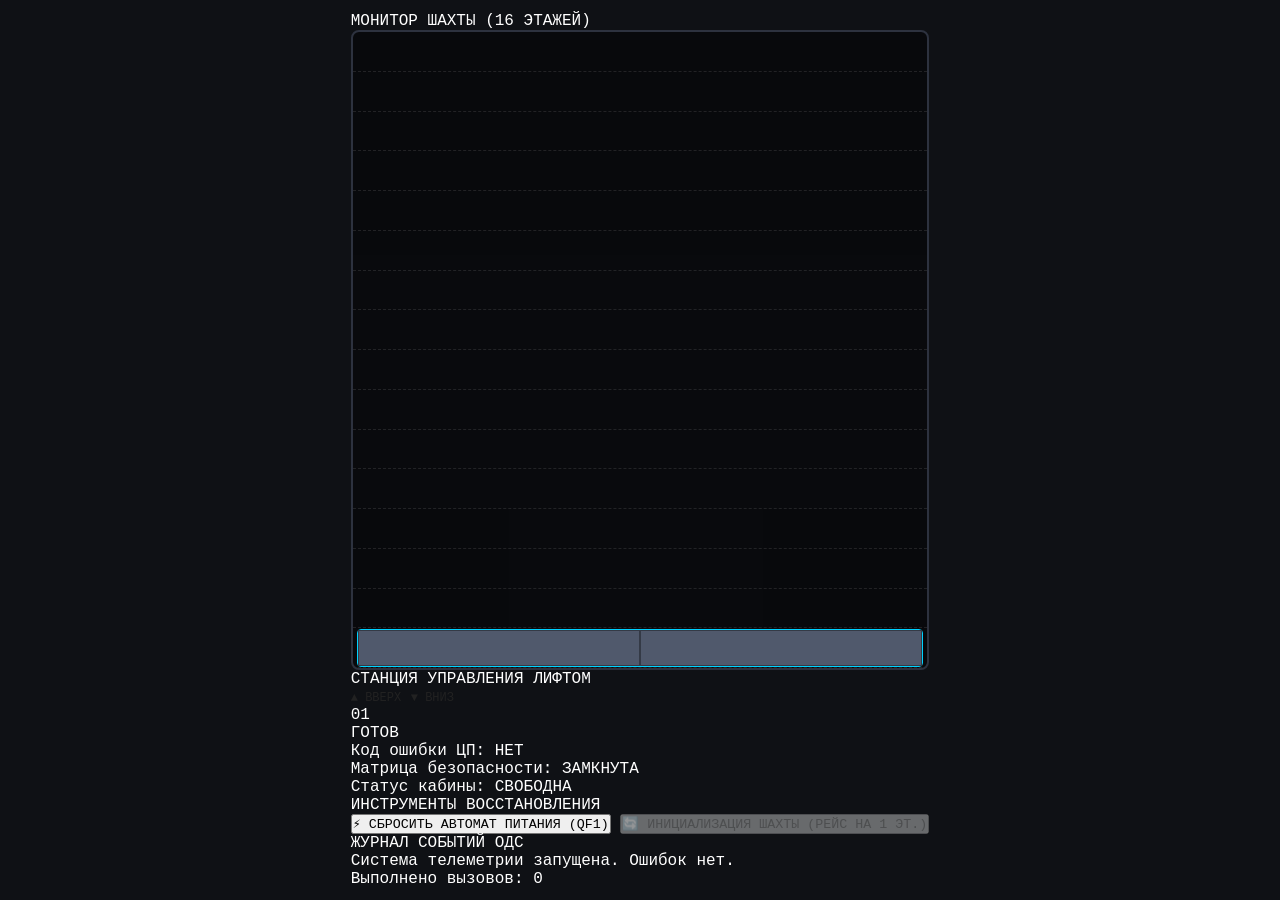
==== commit 97a73ab5: "Update index.html" ====
--- a/index.html
+++ b/index.html
@@ -3,107 +3,75 @@
 <head>
     <meta charset="UTF-8">
     <meta name="viewport" content="width=device-width, initial-scale=1.0">
-    <title>Симулятор Лифтёра: Внештатная ситуация</title>
+    <title>Инженерный Симулятор Лифтового Оборудования</title>
     <link rel="stylesheet" href="style.css">
 </head>
 <body>
-    <div class="game-container">
-        <!-- Левая часть: Шахта и Лифт -->
+    <div class="scada-container">
+        <!-- Левая часть: Мониторинг шахты -->
         <div class="shaft-section">
-            <div class="shaft">
-                <div class="floor-lines" id="floorLines"></div>
-                <div class="elevator" id="elevator">
-                    <div class="elevator-glow"></div>
-                    <div class="doors" id="doors">
-                        <div class="door left-door"></div>
-                        <div class="door right-door"></div>
+            <div class="section-title">МОНИТОР ШАХТЫ (16 ЭТАЖЕЙ)</div>
+            <div class="shaft-wrapper">
+                <!-- Цифры этажей слева от шахты -->
+                <div class="floor-labels" id="floorLabels"></div>
+                
+                <div class="shaft">
+                    <div class="floor-lines" id="floorLines"></div>
+                    <!-- Кабина лифта -->
+                    <div class="elevator" id="elevator">
+                        <div class="elevator-ceiling-light"></div>
+                        <div class="doors" id="doors">
+                            <div class="door left-door"></div>
+                            <div class="door right-door"></div>
+                        </div>
                     </div>
                 </div>
             </div>
         </div>
 
-        <!-- Центральная часть: Станция управления (Техэтаж) -->
-        <div class="control-room">
-            <div class="block-title">СТАНЦИЯ УПРАВЛЕНИЯ (ШУЛК)</div>
+        <!-- Правая часть: Станция управления ШУЛК/УЭЛ -->
+        <div class="control-panel">
+            <div class="section-title">СТАНЦИЯ УПРАВЛЕНИЯ ЛИФТОМ</div>
             
-            <div class="display-container">
-                <div class="arrow up" id="arrow-up">▲</div>
-                <div class="display" id="display">01</div>
-                <div class="arrow down" id="arrow-down">▼</div>
-                <div class="status-text" id="status-text">СТЕНДБАЙ</div>
+            <!-- Главное табло станции -->
+            <div class="main-display-unit">
+                <div class="direction-arrows">
+                    <span class="arrow" id="arrow-up">▲ ВВЕРХ</span>
+                    <span class="arrow" id="arrow-down">▼ ВНИЗ</span>
+                </div>
+                <div class="matrix-display" id="display">01</div>
+                <div class="system-status" id="status-text">ГОТОВ</div>
             </div>
 
-            <!-- Индикаторы поломок -->
-            <div class="tech-info">
-                <div class="info-row">Ошибка: <span id="error-code" class="text-ok">НЕТ</span></div>
-                <div class="info-row">Пассажиры: <span id="passenger-status">НЕТ</span></div>
+            <!-- Диагностический блок -->
+            <div class="diagnostic-block">
+                <div class="diag-row">Код ошибки ЦП: <span id="error-code" class="status-ok">НЕТ</span></div>
+                <div class="diag-row">Матрица безопасности: <span id="safety-chain" class="status-ok">ЗАМКНУТА</span></div>
+                <div class="diag-row">Статус кабины: <span id="passenger-status">СВОБОДНА</span></div>
             </div>
 
-            <!-- Инструменты лифтера -->
-            <div class="mechanic-tools">
-                <button class="btn-tool" id="btn-reboot">⚡ ТУМБЛЕР ПИТАНИЯ (СБРОС)</button>
-                <button class="btn-tool" id="btn-calibrate" disabled>🔄 ТОЧНАЯ КАЛИБРОВКА</button>
-                <button class="btn-tool repair-btn" id="btn-repair" disabled>🔧 ПОЧИНИТЬ ПРИВОД ДВЕРЕЙ</button>
+            <!-- Пульт инженера / Лифтёра -->
+            <div class="engineer-tools">
+                <div class="tools-title">ИНСТРУМЕНТЫ ВОССТАНОВЛЕНИЯ</div>
+                <button class="btn-eng" id="btn-reboot">
+                    <span class="icon">⚡</span> СБРОСИТЬ АВТОМАТ ПИТАНИЯ (QF1)
+                </button>
+                <button class="btn-eng" id="btn-calibrate" disabled>
+                    <span class="icon">🔄</span> ИНИЦИАЛИЗАЦИЯ ШАХТЫ (РЕЙС НА 1 ЭТ.)
+                </button>
             </div>
-        </div>
 
-        <!-- Правая часть: Пульт Заявок -->
-        <div class="job-board">
-            <div class="block-title">ЖУРНАЛ ЗАЯВОК ДИСПЕТЧЕРА</div>
-            <div class="log-container" id="job-log">
-                <div class="log-entry system">Система запущена. Лифт в норме.</div>
+            <!-- Журнал ОДС (Объединенной Диспетчерской Службы) -->
+            <div class="ods-journal">
+                <div class="tools-title">ЖУРНАЛ СОБЫТИЙ ОДС</div>
+                <div class="journal-log" id="job-log">
+                    <div class="log-row sys">Система телеметрии запущена. Ошибок нет.</div>
+                </div>
+                <div class="stats-row">Выполнено вызовов: <span id="score-count">0</span></div>
             </div>
-            <div class="score-board">Выполнено заявок: <span id="score-count">0</span></div>
         </div>
     </div>
     
     <script src="script.js"></script>
 </body>
 </html>
-<!DOCTYPE html>
-<html lang="ru">
-<head>
-    <meta charset="UTF-8">
-    <meta name="viewport" content="width=device-width, initial-scale=1.0">
-    <title>Современный Симулятор Лифта</title>
-    <link rel="stylesheet" href="style.css">
-</head>
-<body>
-    <div class="simulator">
-        <!-- Высокотехнологичная прозрачная/стеклянная шахта -->
-        <div class="shaft">
-            <!-- Разметка этажных линий для красоты -->
-            <div class="floor-lines" id="floorLines"></div>
-            
-            <div class="elevator" id="elevator">
-                <div class="elevator-glow"></div>
-                <div class="doors" id="doors">
-                    <div class="door left-door"></div>
-                    <div class="door right-door"></div>
-                </div>
-            </div>
-        </div>
-
-        <!-- Сенсорная панель управления Smart Touch -->
-        <div class="panel">
-            <!-- Интеллектуальный ЖК-дисплей -->
-            <div class="display-container">
-                <div class="arrow up" id="arrow-up">▲</div>
-                <div class="display" id="display">01</div>
-                <div class="arrow down" id="arrow-down">▼</div>
-                <div class="status-text" id="status-text">СТЕНДБАЙ</div>
-            </div>
-            
-            <!-- Интерактивная сенсорная сетка -->
-            <div class="buttons-grid" id="buttonsGrid"></div>
-            
-            <!-- Скрытые сенсоры дверей -->
-            <div class="service-buttons">
-                <button class="btn-touch service" id="btn-open">◄||►</button>
-                <button class="btn-touch service" id="btn-close">►||◄</button>
-            </div>
-        </div>
-    </div>
-    <script src="script.js"></script>
-</body>
-</html>
--- a/style.css
+++ b/style.css
@@ -2,11 +2,11 @@
     box-sizing: border-box;
     margin: 0;
     padding: 0;
-    font-family: 'Segoe UI', Roboto, Helvetica, Arial, sans-serif;
+    font-family: 'Courier New', Courier, monospace; /* Промышленный стиль */
 }
 
 body {
-    background: radial-gradient(circle at center, #1a1c23 0%, #0f1015 100%);
+    background: #0f1115;
     display: flex;
     justify-content: center;
     align-items: center;
@@ -15,30 +15,39 @@
     overflow: hidden;
 }
 
-.simulator {
+.game-container {
     display: flex;
-    gap: 50px;
-    background: rgba(255, 255, 255, 0.03);
-    backdrop-filter: blur(20px);
-    padding: 30px;
-    border-radius: 24px;
-    border: 1px solid rgba(255, 255, 255, 0.08);
-    box-shadow: 0 30px 60px rgba(0, 0, 0, 0.6);
+    gap: 25px;
+    background: #1a1d24;
+    padding: 25px;
+    border-radius: 16px;
+    border: 2px solid #2d323f;
+    box-shadow: 0 20px 50px rgba(0,0,0,0.7);
+    width: 900px;
+    height: 690px;
 }
 
-/* Эстетичная Шахта */
+.block-title {
+    font-size: 12px;
+    color: #8f9cae;
+    margin-bottom: 15px;
+    text-transform: uppercase;
+    letter-spacing: 1px;
+    border-bottom: 1px solid #2d323f;
+    padding-bottom: 5px;
+}
+
+/* Шахта */
+.shaft-section { flex: 0 0 140px; }
 .shaft {
-    width: 140px;
+    width: 100%;
     height: 640px;
-    background: #0b0c10;
-    border: 2px solid rgba(255, 255, 255, 0.1);
-    border-radius: 16px;
+    background: #090a0d;
+    border: 2px solid #2d323f;
+    border-radius: 8px;
     position: relative;
     overflow: hidden;
-    box-shadow: inset 0 0 20px rgba(0,0,0,0.9);
 }
-
-/* Линии этажей в шахте для ощущения масштаба */
 .floor-lines {
     position: absolute;
     width: 100%;
@@ -46,147 +55,116 @@
     display: flex;
     flex-direction: column;
     justify-content: space-between;
-    pointer-events: none;
-    opacity: 0.15;
+    opacity: 0.1;
 }
-.floor-line {
-    width: 100%;
-    border-bottom: 1px dashed #fff;
-    height: 40px;
-}
+.floor-line { width: 100%; border-bottom: 1px dashed #fff; height: 40px; }
 
-/* Современная Кабина с панорамной подсветкой */
 .elevator {
     width: calc(100% - 8px);
     height: 38px;
     margin: 1px 4px;
     background: linear-gradient(135deg, #2c3e50, #1a252f);
     border: 1.5px solid #00d2ff;
-    border-radius: 6px;
+    border-radius: 4px;
     position: absolute;
     bottom: 0;
-    transition: bottom 1.8s cubic-bezier(0.25, 1, 0.5, 1); /* Плавный пуск и торможение */
-    box-shadow: 0 0 15px rgba(0, 210, 255, 0.4);
+    transition: bottom 1.5s cubic-bezier(0.25, 1, 0.5, 1);
+}
+/* Анимация поломки лифта */
+.elevator.broken {
+    border-color: #ff3333 !important;
+    animation: shake 0.3s infinite;
+}
+@keyframes shake {
+    0% { transform: translate(1px, 1px); }
+    50% { transform: translate(-1px, -1px); }
+    100% { transform: translate(1px, -1px); }
 }
 
-/* Эффект внутреннего свечения кабины */
-.elevator-glow {
-    position: absolute;
-    top: 0; left: 0; width: 100%; height: 100%;
-    background: radial-gradient(circle, rgba(0,210,255,0.2) 0%, transparent 80%);
-    pointer-events: none;
-}
-
-/* Премиальные стеклянные двери */
-.doors {
-    display: flex;
-    width: 100%;
-    height: 100%;
-    padding: 2px;
-}
-.door {
-    width: 50%;
-    height: 100%;
-    background: linear-gradient(90deg, rgba(255,255,255,0.1) 0%, rgba(255,255,255,0.2) 100%);
-    border: 1px solid rgba(255,255,255,0.3);
-    backdrop-filter: blur(4px);
-    border-radius: 3px;
-    transition: transform 1.2s cubic-bezier(0.45, 0.05, 0.55, 0.95);
-}
+.doors { display: flex; width: 100%; height: 100%; }
+.door { width: 50%; height: 100%; background: #50596c; border: 1px solid #343a46; transition: transform 1s ease; }
 .elevator.doors-open .left-door { transform: translateX(-95%); }
 .elevator.doors-open .right-door { transform: translateX(95%); }
 
-/* Сенсорный Smart-Пост управления */
-.panel {
-    width: 220px;
-    background: #14161d;
-    border: 1px solid rgba(255, 255, 255, 0.1);
-    border-radius: 20px;
+/* Центральная консоль */
+.control-room {
+    flex: 1;
+    background: #111318;
+    border-radius: 12px;
     padding: 20px;
     display: flex;
     flex-direction: column;
-    align-items: center;
-    box-shadow: 0 10px 30px rgba(0,0,0,0.5);
 }
-
-/* ЖК-Консоль */
 .display-container {
-    width: 100%;
-    background: #090a0f;
-    border-radius: 12px;
+    background: #050608;
+    border-radius: 8px;
     padding: 15px;
-    margin-bottom: 25px;
-    border: 1px solid rgba(0, 210, 255, 0.2);
     display: flex;
     flex-direction: column;
     align-items: center;
-    position: relative;
+    border: 1px solid #1f232b;
 }
-.display {
-    font-size: 36px;
-    font-weight: 700;
-    color: #00d2ff;
-    text-shadow: 0 0 10px rgba(0, 210, 255, 0.6);
-    letter-spacing: 2px;
+.display { font-size: 42px; font-weight: bold; color: #00ff66; text-shadow: 0 0 10px rgba(0,255,102,0.4); }
+.display.err-mode { color: #ff3333; text-shadow: 0 0 10px rgba(255,51,51,0.4); }
+
+.arrow { font-size: 12px; color: #222; }
+.arrow.active { color: #00ff66; }
+.status-text { font-size: 11px; color: #8f9cae; margin-top: 5px; }
+
+.tech-info {
+    margin: 20px 0;
+    background: #1a1d24;
+    padding: 15px;
+    border-radius: 6px;
 }
-.arrow {
-    font-size: 14px;
-    color: rgba(255,255,255,0.1);
-    transition: color 0.3s ease, text-shadow 0.3s ease;
+.info-row { margin-bottom: 8px; font-size: 13px; }
+.text-ok { color: #00ff66; }
+.text-error { color: #ff3333; font-weight: bold; animation: blink 1s infinite; }
+@keyframes blink { 50% { opacity: 0.3; } }
+
+/* Инструменты */
+.mechanic-tools { display: flex; flex-direction: column; gap: 12px; margin-top: auto; }
+.btn-tool {
+    background: #252932;
+    border: 1px solid #383f4e;
+    color: #fff;
+    padding: 12px;
+    border-radius: 6px;
+    cursor: pointer;
+    font-weight: bold;
+    text-align: left;
+    transition: all 0.2s;
 }
-.arrow.active {
-    color: #00ff88;
-    text-shadow: 0 0 8px #00ff88;
+.btn-tool:hover:not(:disabled) { background: #313743; border-color: #00d2ff; }
+.btn-tool:disabled { opacity: 0.2; cursor: not-allowed; }
+.repair-btn { background: #5c2525; border-color: #7d3232; }
+.repair-btn:hover:not(:disabled) { background: #7d3232; }
+
+/* Журнал Заявок */
+.job-board {
+    flex: 1;
+    background: #111318;
+    border-radius: 12px;
+    padding: 20px;
+    display: flex;
+    flex-direction: column;
 }
-.status-text {
-    font-size: 10px;
-    color: rgba(255,255,255,0.4);
-    text-transform: uppercase;
-    margin-top: 5px;
-    letter-spacing: 1px;
+.log-container {
+    flex: 1;
+    background: #050608;
+    border: 1px solid #1f232b;
+    border-radius: 6px;
+    padding: 10px;
+    overflow-y: auto;
+    font-size: 11px;
+    display: flex;
+    flex-direction: column;
+    gap: 8px;
 }
+.log-entry { padding-left: 5px; border-left: 2px solid #00d2ff; line-height: 1.4; }
+.log-entry.system { border-color: #8f9cae; color: #8f9cae; }
+.log-entry.alert { border-color: #ffaa00; color: #ffaa00; }
+.log-entry.danger { border-color: #ff3333; color: #ff3333; }
+.log-entry.success { border-color: #00ff66; color: #00ff66; }
 
-/* Сенсорные Кнопки */
-.buttons-grid {
-    display: grid;
-    grid-template-columns: repeat(2, 1fr);
-    gap: 16px;
-    margin-bottom: 20px;
-}
-
-.btn-touch {
-    width: 60px;
-    height: 60px;
-    border-radius: 16px;
-    border: 1px solid rgba(255, 255, 255, 0.1);
-    background: rgba(255, 255, 255, 0.03);
-    color: rgba(255, 255, 255, 0.8);
-    font-size: 20px;
-    font-weight: 500;
-    cursor: pointer;
-    transition: all 0.3s cubic-bezier(0.4, 0, 0.2, 1);
-}
-.btn-touch:hover {
-    background: rgba(255, 255, 255, 0.08);
-    border-color: rgba(255, 255, 255, 0.2);
-}
-/* Эффект активации сенсора */
-.btn-touch.active {
-    color: #00d2ff;
-    background: rgba(0, 210, 255, 0.1);
-    border-color: #00d2ff;
-    box-shadow: 0 0 15px rgba(0, 210, 255, 0.3);
-    text-shadow: 0 0 5px rgba(0, 210, 255, 0.5);
-}
-
-.service-buttons {
-    display: flex;
-    gap: 12px;
-    width: 100%;
-}
-.btn-touch.service {
-    flex: 1;
-    height: 45px;
-    font-size: 14px;
-    border-radius: 10px;
-}
+.score-board { margin-top: 15px; font-weight: bold; color: #00ff66; font-size: 14px; text-align: right;}
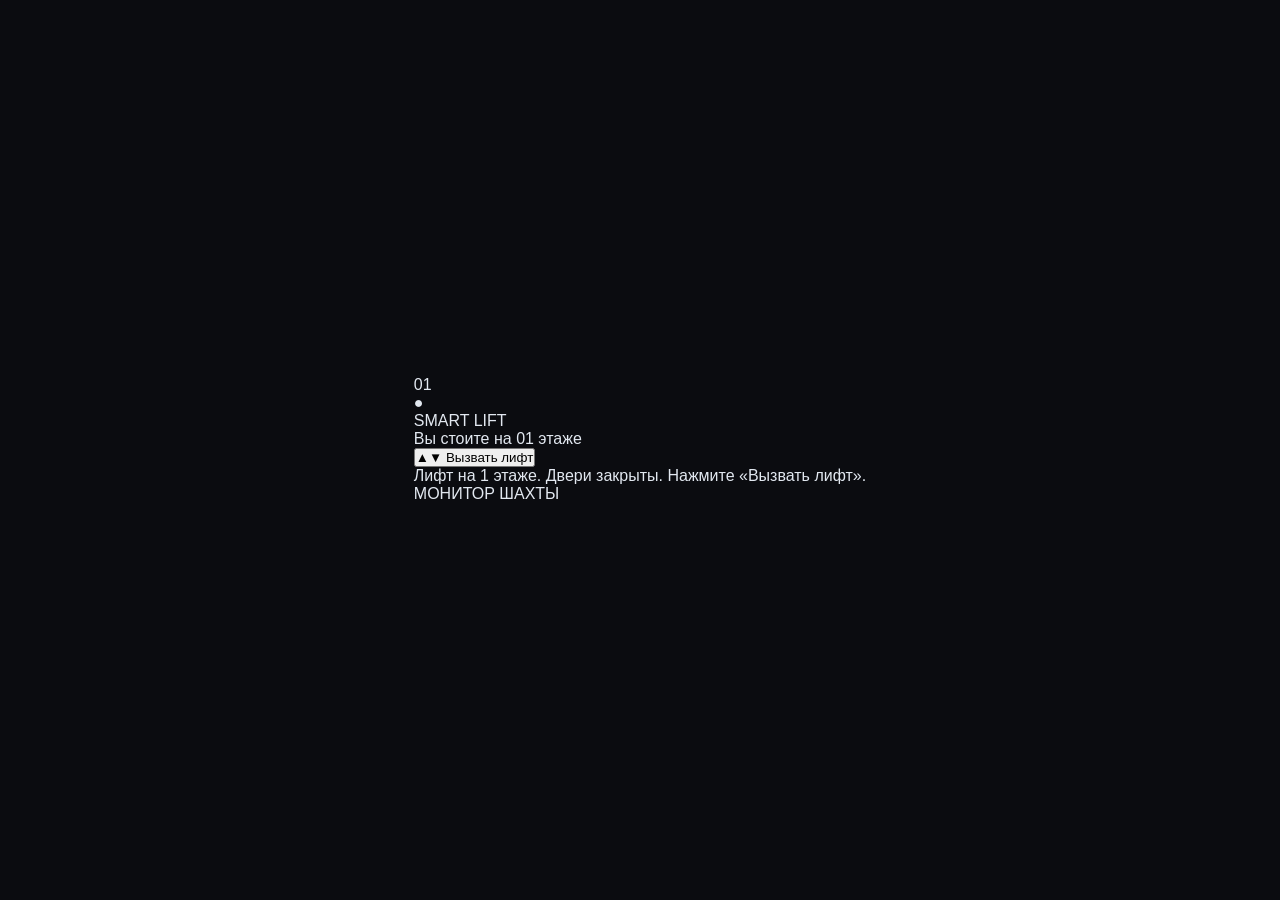
==== commit 0be6d034: "Update index.html" ====
--- a/index.html
+++ b/index.html
@@ -3,75 +3,66 @@
 <head>
     <meta charset="UTF-8">
     <meta name="viewport" content="width=device-width, initial-scale=1.0">
-    <title>Инженерный Симулятор Лифтового Оборудования</title>
+    <title>Интерактивный Симулятор Лифта от 1-го Лица</title>
     <link rel="stylesheet" href="style.css">
 </head>
 <body>
-    <div class="scada-container">
-        <!-- Левая часть: Мониторинг шахты -->
-        <div class="shaft-section">
-            <div class="section-title">МОНИТОР ШАХТЫ (16 ЭТАЖЕЙ)</div>
-            <div class="shaft-wrapper">
-                <!-- Цифры этажей слева от шахты -->
-                <div class="floor-labels" id="floorLabels"></div>
-                
-                <div class="shaft">
-                    <div class="floor-lines" id="floorLines"></div>
-                    <!-- Кабина лифта -->
-                    <div class="elevator" id="elevator">
-                        <div class="elevator-ceiling-light"></div>
-                        <div class="doors" id="doors">
-                            <div class="door left-door"></div>
-                            <div class="door right-door"></div>
-                        </div>
+    <div class="app-container">
+        
+        <!-- ЛЕВАЯ СТОРОНА: Вид от первого лица -->
+        <div class="view-first-person">
+            <!-- Табло над дверями (или внутри кабины) -->
+            <div class="header-indicator">
+                <div class="floor-display" id="mainDisplay">01</div>
+                <div class="arrow-indicator" id="mainArrow">●</div>
+            </div>
+
+            <!-- Зона дверей лифта -->
+            <div class="elevator-view-box">
+                <!-- Внутренности кабины (видны, когда двери открыты) -->
+                <div class="elevator-interior">
+                    <div class="mirror"></div>
+                    <!-- Панель приказов внутри кабины -->
+                    <div class="car-panel" id="carPanel">
+                        <div class="panel-brand">SMART LIFT</div>
+                        <div class="buttons-grid" id="buttonsGrid"></div>
                     </div>
                 </div>
+
+                <!-- Раздвижные двери холла/кабины -->
+                <div class="doors-wrapper" id="doorsWrapper">
+                    <div class="door-wing left-wing"></div>
+                    <div class="door-wing right-wing"></div>
+                </div>
+            </div>
+
+            <!-- Кнопка вызова на этаже (доступна, когда вы снаружи) -->
+            <div class="hall-call-box" id="hallCallBox">
+                <div class="current-location-text">Вы стоите на <span id="userFloorText">01</span> этаже</div>
+                <button class="btn-call" id="btnCallElevator">▲▼ Вызвать лифт</button>
+            </div>
+            
+            <!-- Статус для подсказок игроку -->
+            <div class="player-status" id="playerStatus">Лифт на 1 этаже. Двери закрыты. Нажмите «Вызвать лифт».</div>
+        </div>
+
+        <!-- ПРАВАЯ СТОРОНА: Схема движения в шахте -->
+        <div class="view-shaft-schema">
+            <div class="schema-title">МОНИТОР ШАХТЫ</div>
+            <div class="shaft-container">
+                <div class="shaft-rail">
+                    <!-- Кабина на схеме -->
+                    <div class="mini-car" id="miniCar">
+                        <div class="mini-car-light"></div>
+                    </div>
+                </div>
+                <!-- Метки этажей справа от рельса -->
+                <div class="floor-labels" id="floorLabels"></div>
             </div>
         </div>
 
-        <!-- Правая часть: Станция управления ШУЛК/УЭЛ -->
-        <div class="control-panel">
-            <div class="section-title">СТАНЦИЯ УПРАВЛЕНИЯ ЛИФТОМ</div>
-            
-            <!-- Главное табло станции -->
-            <div class="main-display-unit">
-                <div class="direction-arrows">
-                    <span class="arrow" id="arrow-up">▲ ВВЕРХ</span>
-                    <span class="arrow" id="arrow-down">▼ ВНИЗ</span>
-                </div>
-                <div class="matrix-display" id="display">01</div>
-                <div class="system-status" id="status-text">ГОТОВ</div>
-            </div>
+    </div>
 
-            <!-- Диагностический блок -->
-            <div class="diagnostic-block">
-                <div class="diag-row">Код ошибки ЦП: <span id="error-code" class="status-ok">НЕТ</span></div>
-                <div class="diag-row">Матрица безопасности: <span id="safety-chain" class="status-ok">ЗАМКНУТА</span></div>
-                <div class="diag-row">Статус кабины: <span id="passenger-status">СВОБОДНА</span></div>
-            </div>
-
-            <!-- Пульт инженера / Лифтёра -->
-            <div class="engineer-tools">
-                <div class="tools-title">ИНСТРУМЕНТЫ ВОССТАНОВЛЕНИЯ</div>
-                <button class="btn-eng" id="btn-reboot">
-                    <span class="icon">⚡</span> СБРОСИТЬ АВТОМАТ ПИТАНИЯ (QF1)
-                </button>
-                <button class="btn-eng" id="btn-calibrate" disabled>
-                    <span class="icon">🔄</span> ИНИЦИАЛИЗАЦИЯ ШАХТЫ (РЕЙС НА 1 ЭТ.)
-                </button>
-            </div>
-
-            <!-- Журнал ОДС (Объединенной Диспетчерской Службы) -->
-            <div class="ods-journal">
-                <div class="tools-title">ЖУРНАЛ СОБЫТИЙ ОДС</div>
-                <div class="journal-log" id="job-log">
-                    <div class="log-row sys">Система телеметрии запущена. Ошибок нет.</div>
-                </div>
-                <div class="stats-row">Выполнено вызовов: <span id="score-count">0</span></div>
-            </div>
-        </div>
-    </div>
-    
     <script src="script.js"></script>
 </body>
 </html>
--- a/style.css
+++ b/style.css
@@ -2,51 +2,73 @@
     box-sizing: border-box;
     margin: 0;
     padding: 0;
-    font-family: 'Courier New', Courier, monospace; /* Промышленный стиль */
+    font-family: -apple-system, BlinkMacSystemFont, "Segoe UI", Roboto, Helvetica, Arial, sans-serif;
 }
 
 body {
-    background: #0f1115;
+    background-color: #0b0c10;
     display: flex;
     justify-content: center;
     align-items: center;
     height: 100vh;
-    color: #fff;
+    color: #e2e8f0;
     overflow: hidden;
 }
 
-.game-container {
-    display: flex;
-    gap: 25px;
-    background: #1a1d24;
+.scada-container {
+    display: flex;
+    gap: 30px;
+    background: #141722;
     padding: 25px;
-    border-radius: 16px;
-    border: 2px solid #2d323f;
-    box-shadow: 0 20px 50px rgba(0,0,0,0.7);
-    width: 900px;
-    height: 690px;
-}
-
-.block-title {
-    font-size: 12px;
-    color: #8f9cae;
+    border-radius: 12px;
+    border: 1px solid #232936;
+    box-shadow: 0 25px 60px rgba(0, 0, 0, 0.8);
+    width: 860px;
+    height: 700px;
+}
+
+.section-title {
+    font-size: 11px;
+    font-weight: 700;
+    color: #64748b;
+    letter-spacing: 1.5px;
     margin-bottom: 15px;
     text-transform: uppercase;
-    letter-spacing: 1px;
-    border-bottom: 1px solid #2d323f;
-    padding-bottom: 5px;
-}
-
-/* Шахта */
-.shaft-section { flex: 0 0 140px; }
+    border-bottom: 1px solid #232936;
+    padding-bottom: 6px;
+}
+
+/* ШАХТА И ИНДИКАЦИЯ */
+.shaft-section {
+    display: flex;
+    flex-direction: column;
+    width: 200px;
+}
+.shaft-wrapper {
+    display: flex;
+    height: 620px;
+    gap: 10px;
+}
+.floor-labels {
+    display: flex;
+    flex-direction: column;
+    justify-content: space-between;
+    align-items: flex-end;
+    width: 30px;
+    font-family: 'Courier New', monospace;
+    font-size: 11px;
+    color: #475569;
+    padding: 11px 0;
+}
+
 .shaft {
-    width: 100%;
-    height: 640px;
-    background: #090a0d;
-    border: 2px solid #2d323f;
-    border-radius: 8px;
+    flex: 1;
+    background: linear-gradient(180deg, #07080c 0%, #0c0e14 100%);
+    border: 2px solid #1e293b;
+    border-radius: 6px;
     position: relative;
     overflow: hidden;
+    box-shadow: inset 0 0 30px rgba(0,0,0,0.9);
 }
 .floor-lines {
     position: absolute;
@@ -55,116 +77,158 @@
     display: flex;
     flex-direction: column;
     justify-content: space-between;
-    opacity: 0.1;
-}
-.floor-line { width: 100%; border-bottom: 1px dashed #fff; height: 40px; }
-
+    pointer-events: none;
+}
+.floor-line {
+    width: 100%;
+    border-bottom: 1px solid rgba(255, 255, 255, 0.03);
+    height: 38.75px; /* Идеальное распределение на 16 этажей */
+}
+
+/* РЕАЛИСТИЧНАЯ КАБИНА С ДВЕРЬМИ */
 .elevator {
-    width: calc(100% - 8px);
-    height: 38px;
-    margin: 1px 4px;
-    background: linear-gradient(135deg, #2c3e50, #1a252f);
-    border: 1.5px solid #00d2ff;
+    width: calc(100% - 10px);
+    height: 36px;
+    margin: 1px 5px;
+    background: linear-gradient(135deg, #1e293b 0%, #0f172a 100%);
+    border: 1px solid #38bdf8;
     border-radius: 4px;
     position: absolute;
     bottom: 0;
-    transition: bottom 1.5s cubic-bezier(0.25, 1, 0.5, 1);
-}
-/* Анимация поломки лифта */
+    transition: bottom 1.2s cubic-bezier(0.45, 0, 0.15, 1); /* Плавный пуск и доводка */
+    box-shadow: 0 0 20px rgba(56, 189, 248, 0.2), inset 0 0 10px rgba(56, 189, 248, 0.1);
+    z-index: 10;
+}
+
+/* Верхнее светодиодное освещение купе */
+.elevator-ceiling-light {
+    position: absolute;
+    top: 0; left: 10%; width: 80%; height: 3px;
+    background: #e0f2fe;
+    box-shadow: 0 2px 10px #sky-400;
+    border-radius: 0 0 2px 2px;
+}
+
+/* Аварийное состояние купе */
 .elevator.broken {
-    border-color: #ff3333 !important;
-    animation: shake 0.3s infinite;
-}
-@keyframes shake {
-    0% { transform: translate(1px, 1px); }
-    50% { transform: translate(-1px, -1px); }
-    100% { transform: translate(1px, -1px); }
-}
-
-.doors { display: flex; width: 100%; height: 100%; }
-.door { width: 50%; height: 100%; background: #50596c; border: 1px solid #343a46; transition: transform 1s ease; }
-.elevator.doors-open .left-door { transform: translateX(-95%); }
-.elevator.doors-open .right-door { transform: translateX(95%); }
-
-/* Центральная консоль */
-.control-room {
-    flex: 1;
-    background: #111318;
-    border-radius: 12px;
+    border-color: #ef4444 !important;
+    box-shadow: 0 0 25px rgba(239, 68, 68, 0.5);
+    animation: engine-vibration 0.15s infinite alternate;
+}
+@keyframes engine-vibration {
+    0% { transform: translateY(0.5px); }
+    100% { transform: translateY(-0.5px); }
+}
+
+/* Шлифованная сталь дверей */
+.doors { display: flex; width: 100%; height: 100%; padding: 1px; }
+.door {
+    width: 50%;
+    height: 100%;
+    background: linear-gradient(90deg, #64748b 0%, #475569 50%, #334155 100%);
+    border: 1px solid #1e293b;
+    box-shadow: inset -1px 0 2px rgba(255,255,255,0.1);
+    transition: transform 1.2s cubic-bezier(0.65, 0, 0.35, 1);
+}
+.elevator.doors-open .left-door { transform: translateX(-98%); }
+.elevator.doors-open .right-door { transform: translateX(98%); }
+
+
+/* СТАНЦИЯ УПРАВЛЕНИЯ */
+.control-panel {
+    flex: 1;
+    background: #0f111a;
+    border-radius: 8px;
+    border: 1px solid #1e293b;
     padding: 20px;
     display: flex;
     flex-direction: column;
 }
-.display-container {
-    background: #050608;
+
+/* Профессиональное табло */
+.main-display-unit {
+    background: #04060a;
+    border: 1px solid #232936;
     border-radius: 8px;
     padding: 15px;
     display: flex;
     flex-direction: column;
     align-items: center;
-    border: 1px solid #1f232b;
-}
-.display { font-size: 42px; font-weight: bold; color: #00ff66; text-shadow: 0 0 10px rgba(0,255,102,0.4); }
-.display.err-mode { color: #ff3333; text-shadow: 0 0 10px rgba(255,51,51,0.4); }
-
-.arrow { font-size: 12px; color: #222; }
-.arrow.active { color: #00ff66; }
-.status-text { font-size: 11px; color: #8f9cae; margin-top: 5px; }
-
-.tech-info {
-    margin: 20px 0;
-    background: #1a1d24;
-    padding: 15px;
-    border-radius: 6px;
-}
-.info-row { margin-bottom: 8px; font-size: 13px; }
-.text-ok { color: #00ff66; }
-.text-error { color: #ff3333; font-weight: bold; animation: blink 1s infinite; }
-@keyframes blink { 50% { opacity: 0.3; } }
+    box-shadow: inset 0 0 15px rgba(0,0,0,0.8);
+}
+.matrix-display {
+    font-family: 'Courier New', Courier, monospace;
+    font-size: 52px;
+    font-weight: bold;
+    color: #10b981;
+    text-shadow: 0 0 15px rgba(16, 185, 129, 0.4);
+    letter-spacing: 3px;
+    margin: 5px 0;
+}
+.matrix-display.emergency {
+    color: #ef4444;
+    text-shadow: 0 0 15px rgba(239, 68, 68, 0.5);
+}
+.direction-arrows { font-size: 10px; color: #334155; font-weight: 700; gap: 15px; display: flex; }
+.arrow.active { color: #10b981; text-shadow: 0 0 5px #10b981; }
+.system-status { font-size: 11px; color: #94a3b8; font-weight: 600; text-transform: uppercase; letter-spacing: 1px; }
+
+/* Лог диагностики */
+.diagnostic-block {
+    margin: 15px 0;
+    background: #141722;
+    border: 1px solid #232936;
+    border-radius: 6px;
+    padding: 12px;
+}
+.diag-row { font-size: 12px; margin-bottom: 6px; color: #94a3b8; }
+.diag-row span { font-weight: bold; font-family: monospace; }
+.status-ok { color: #10b981; }
+.status-fail { color: #ef4444; animation: telemetry-blink 1s infinite; }
+@keyframes telemetry-blink { 50% { opacity: 0.4; } }
 
 /* Инструменты */
-.mechanic-tools { display: flex; flex-direction: column; gap: 12px; margin-top: auto; }
-.btn-tool {
-    background: #252932;
-    border: 1px solid #383f4e;
-    color: #fff;
+.tools-title { font-size: 10px; font-weight: 700; color: #475569; letter-spacing: 1px; margin-bottom: 10px; text-transform: uppercase; }
+.engineer-tools { display: flex; flex-direction: column; gap: 10px; margin-bottom: 20px; }
+.btn-eng {
+    background: #1e293b;
+    border: 1px solid #334155;
+    color: #f1f5f9;
     padding: 12px;
     border-radius: 6px;
     cursor: pointer;
-    font-weight: bold;
+    font-size: 11px;
+    font-weight: 600;
     text-align: left;
     transition: all 0.2s;
-}
-.btn-tool:hover:not(:disabled) { background: #313743; border-color: #00d2ff; }
-.btn-tool:disabled { opacity: 0.2; cursor: not-allowed; }
-.repair-btn { background: #5c2525; border-color: #7d3232; }
-.repair-btn:hover:not(:disabled) { background: #7d3232; }
-
-/* Журнал Заявок */
-.job-board {
-    flex: 1;
-    background: #111318;
-    border-radius: 12px;
-    padding: 20px;
-    display: flex;
-    flex-direction: column;
-}
-.log-container {
-    flex: 1;
-    background: #050608;
-    border: 1px solid #1f232b;
+    display: flex;
+    align-items: center;
+    gap: 10px;
+}
+.btn-eng:hover:not(:disabled) { background: #334155; border-color: #38bdf8; }
+.btn-eng:disabled { opacity: 0.15; cursor: not-allowed; }
+
+/* Лог ОДС */
+.ods-journal {
+    flex: 1;
+    display: flex;
+    flex-direction: column;
+}
+.journal-log {
+    flex: 1;
+    background: #06080c;
+    border: 1px solid #1e293b;
     border-radius: 6px;
     padding: 10px;
     overflow-y: auto;
-    font-size: 11px;
-    display: flex;
-    flex-direction: column;
-    gap: 8px;
-}
-.log-entry { padding-left: 5px; border-left: 2px solid #00d2ff; line-height: 1.4; }
-.log-entry.system { border-color: #8f9cae; color: #8f9cae; }
-.log-entry.alert { border-color: #ffaa00; color: #ffaa00; }
-.log-entry.danger { border-color: #ff3333; color: #ff3333; }
-.log-entry.success { border-color: #00ff66; color: #00ff66; }
-
-.score-board { margin-top: 15px; font-weight: bold; color: #00ff66; font-size: 14px; text-align: right;}
+    font-family: 'Courier New', monospace;
+    font-size: 11px;
+    height: 120px;
+}
+.log-row { margin-bottom: 6px; padding-left: 6px; border-left: 2px solid #38bdf8; line-height: 1.3; }
+.log-row.sys { border-color: #475569; color: #64748b; }
+.log-row.wrn { border-color: #f59e0b; color: #f59e0b; }
+.log-row.dmg { border-color: #ef4444; color: #ef4444; }
+.log-row.ok { border-color: #10b981; color: #10b981; }
+
+.stats-row { margin-top: 10px; font-size: 12px; font-weight: bold; color: #10b981; text-align: right; }
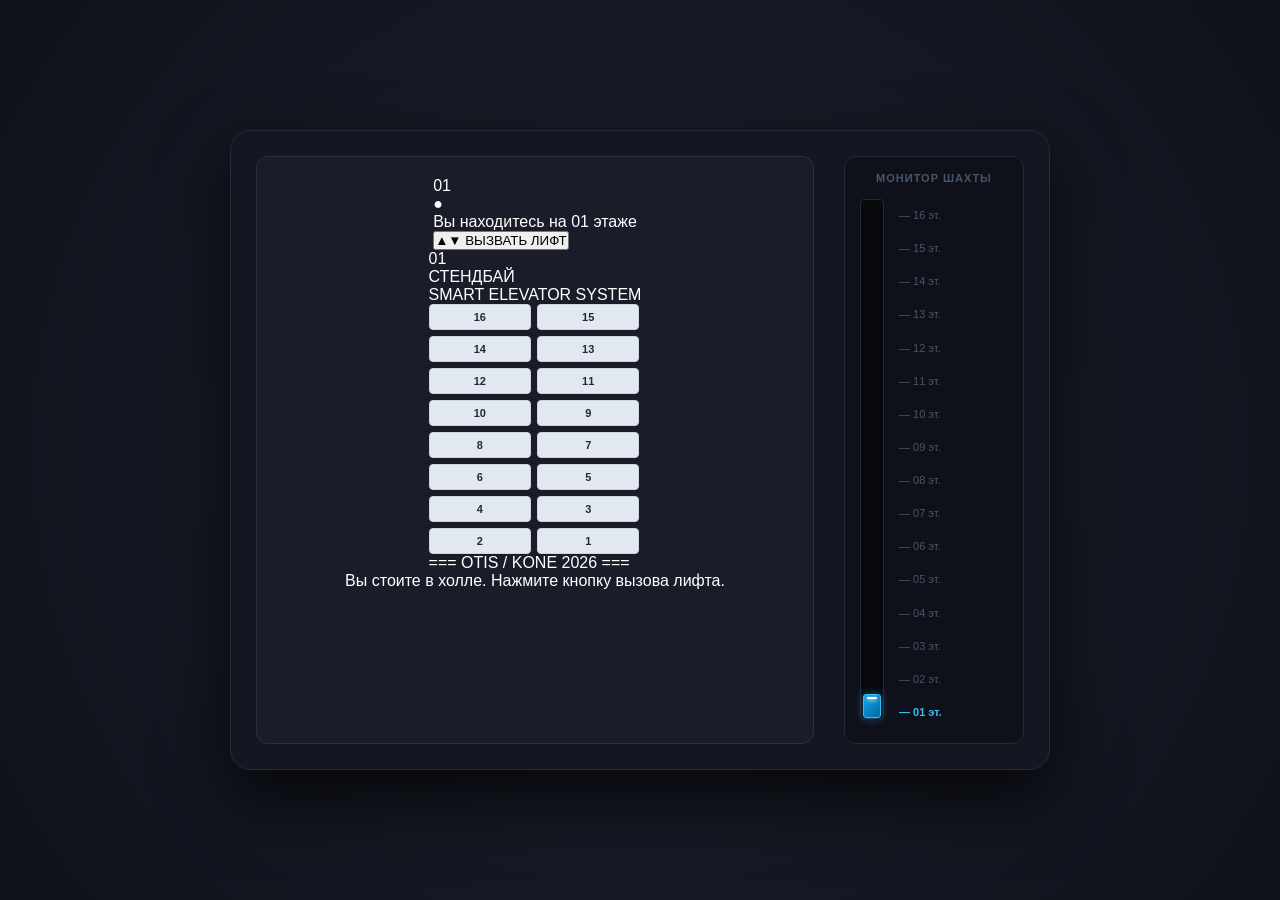
==== commit 34502a63: "Update index.html" ====
--- a/index.html
+++ b/index.html
@@ -3,7 +3,7 @@
 <head>
     <meta charset="UTF-8">
     <meta name="viewport" content="width=device-width, initial-scale=1.0">
-    <title>Интерактивный Симулятор Лифта от 1-го Лица</title>
+    <title>Интерактивный Симулятор Лифта 2.0</title>
     <link rel="stylesheet" href="style.css">
 </head>
 <body>
@@ -11,52 +11,65 @@
         
         <!-- ЛЕВАЯ СТОРОНА: Вид от первого лица -->
         <div class="view-first-person">
-            <!-- Табло над дверями (или внутри кабины) -->
-            <div class="header-indicator">
-                <div class="floor-display" id="mainDisplay">01</div>
-                <div class="arrow-indicator" id="mainArrow">●</div>
-            </div>
-
-            <!-- Зона дверей лифта -->
-            <div class="elevator-view-box">
-                <!-- Внутренности кабины (видны, когда двери открыты) -->
-                <div class="elevator-interior">
-                    <div class="mirror"></div>
-                    <!-- Панель приказов внутри кабины -->
-                    <div class="car-panel" id="carPanel">
-                        <div class="panel-brand">SMART LIFT</div>
-                        <div class="buttons-grid" id="buttonsGrid"></div>
+            
+            <!-- СЦЕНА 1: Вы стоите в холле перед лифтом -->
+            <div class="scene active" id="scene-hall">
+                <div class="hall-indicator">
+                    <div class="floor-num" id="hallDisplay">01</div>
+                    <div class="arrow" id="hallArrow">●</div>
+                </div>
+                
+                <div class="elevator-portal">
+                    <div class="doors-container" id="hallDoors">
+                        <div class="door left-wing"></div>
+                        <div class="door right-wing"></div>
                     </div>
+                    <!-- Проблеск кабины сзади -->
+                    <div class="cabin-preview"></div>
                 </div>
 
-                <!-- Раздвижные двери холла/кабины -->
-                <div class="doors-wrapper" id="doorsWrapper">
-                    <div class="door-wing left-wing"></div>
-                    <div class="door-wing right-wing"></div>
+                <div class="hall-controls">
+                    <div class="location-info">Вы находитесь на <span id="userFloorText">01</span> этаже</div>
+                    <button class="btn-call-elevator" id="btnCall">▲▼ ВЫЗВАТЬ ЛИФТ</button>
                 </div>
             </div>
 
-            <!-- Кнопка вызова на этаже (доступна, когда вы снаружи) -->
-            <div class="hall-call-box" id="hallCallBox">
-                <div class="current-location-text">Вы стоите на <span id="userFloorText">01</span> этаже</div>
-                <button class="btn-call" id="btnCallElevator">▲▼ Вызвать лифт</button>
+            <!-- СЦЕНА 2: Вы зашли ИНСАЙД (Внутрь кабины) -->
+            <div class="scene" id="scene-cabin">
+                <div class="cabin-interior">
+                    <!-- Левая часть кабины: Зеркало и медиа-экран -->
+                    <div class="cabin-left">
+                        <div class="cabin-media-screen">
+                            <div class="media-floor" id="cabinDisplay">01</div>
+                            <div class="media-status" id="cabinStatus">СТЕНДБАЙ</div>
+                        </div>
+                        <div class="cabin-mirror"></div>
+                    </div>
+
+                    <!-- Правая часть кабины: Большая сенсорная панель приказов -->
+                    <div class="cabin-right">
+                        <div class="touch-panel">
+                            <div class="panel-header">SMART ELEVATOR SYSTEM</div>
+                            <div class="buttons-grid" id="buttonsGrid"></div>
+                            <div class="panel-footer">=== OTIS / KONE 2026 ===</div>
+                        </div>
+                    </div>
+                </div>
             </div>
             
-            <!-- Статус для подсказок игроку -->
-            <div class="player-status" id="playerStatus">Лифт на 1 этаже. Двери закрыты. Нажмите «Вызвать лифт».</div>
+            <!-- Информационный подвал для игрока -->
+            <div class="status-bar" id="playerStatus">Вы стоите в холле. Нажмите кнопку вызова лифта.</div>
         </div>
 
-        <!-- ПРАВАЯ СТОРОНА: Схема движения в шахте -->
+        <!-- ПРАВАЯ СТОРОНА: Интерактивный монитор шахты (как у вас) -->
         <div class="view-shaft-schema">
             <div class="schema-title">МОНИТОР ШАХТЫ</div>
             <div class="shaft-container">
                 <div class="shaft-rail">
-                    <!-- Кабина на схеме -->
                     <div class="mini-car" id="miniCar">
                         <div class="mini-car-light"></div>
                     </div>
                 </div>
-                <!-- Метки этажей справа от рельса -->
                 <div class="floor-labels" id="floorLabels"></div>
             </div>
         </div>
--- a/style.css
+++ b/style.css
@@ -2,233 +2,261 @@
     box-sizing: border-box;
     margin: 0;
     padding: 0;
-    font-family: -apple-system, BlinkMacSystemFont, "Segoe UI", Roboto, Helvetica, Arial, sans-serif;
+    font-family: -apple-system, BlinkMacSystemFont, "Segoe UI", Roboto, sans-serif;
 }
 
 body {
-    background-color: #0b0c10;
+    background: radial-gradient(circle at center, #1e2230 0%, #0f111a 100%);
     display: flex;
     justify-content: center;
     align-items: center;
     height: 100vh;
-    color: #e2e8f0;
+    color: #fff;
     overflow: hidden;
 }
 
-.scada-container {
+.app-container {
     display: flex;
     gap: 30px;
-    background: #141722;
+    background: #141622;
     padding: 25px;
+    border-radius: 20px;
+    border: 1px solid #25293c;
+    box-shadow: 0 30px 70px rgba(0, 0, 0, 0.7);
+    width: 820px;
+    height: 640px;
+}
+
+/* ЛЕВАЯ ЧАСТЬ: ВИД ОТ ПЕРВОГО ЛИЦА */
+.view-first-person {
+    flex: 1;
+    display: flex;
+    flex-direction: column;
+    align-items: center;
+    background: #1a1d29;
     border-radius: 12px;
-    border: 1px solid #232936;
-    box-shadow: 0 25px 60px rgba(0, 0, 0, 0.8);
-    width: 860px;
-    height: 700px;
-}
-
-.section-title {
-    font-size: 11px;
-    font-weight: 700;
-    color: #64748b;
-    letter-spacing: 1.5px;
-    margin-bottom: 15px;
-    text-transform: uppercase;
-    border-bottom: 1px solid #232936;
-    padding-bottom: 6px;
-}
-
-/* ШАХТА И ИНДИКАЦИЯ */
-.shaft-section {
-    display: flex;
-    flex-direction: column;
-    width: 200px;
-}
-.shaft-wrapper {
-    display: flex;
-    height: 620px;
-    gap: 10px;
-}
-.floor-labels {
-    display: flex;
-    flex-direction: column;
-    justify-content: space-between;
-    align-items: flex-end;
-    width: 30px;
+    padding: 20px;
+    border: 1px solid #2a2f42;
+}
+
+/* Электронное табло */
+.header-indicator {
+    width: 140px;
+    background: #090a10;
+    border: 2px solid #38bdf8;
+    border-radius: 8px;
+    padding: 8px;
+    display: flex;
+    justify-content: center;
+    align-items: center;
+    gap: 12px;
+    margin-bottom: 20px;
+    box-shadow: 0 0 15px rgba(56, 189, 248, 0.3);
+}
+.floor-display {
     font-family: 'Courier New', monospace;
-    font-size: 11px;
+    font-size: 32px;
+    font-weight: bold;
+    color: #38bdf8;
+    text-shadow: 0 0 10px rgba(56, 189, 248, 0.6);
+}
+.arrow-indicator {
+    font-size: 20px;
     color: #475569;
-    padding: 11px 0;
-}
-
-.shaft {
-    flex: 1;
-    background: linear-gradient(180deg, #07080c 0%, #0c0e14 100%);
-    border: 2px solid #1e293b;
-    border-radius: 6px;
+    transition: color 0.3s;
+}
+.arrow-indicator.active-up { color: #10b981; text-shadow: 0 0 8px #10b981; }
+.arrow-indicator.active-down { color: #ef4444; text-shadow: 0 0 8px #ef4444; }
+
+/* Портал лифта */
+.elevator-view-box {
+    width: 320px;
+    height: 340px;
+    background: #111;
+    border: 6px solid #334155;
+    border-radius: 4px;
     position: relative;
     overflow: hidden;
-    box-shadow: inset 0 0 30px rgba(0,0,0,0.9);
-}
-.floor-lines {
+    box-shadow: inset 0 0 40px rgba(0,0,0,0.8);
+}
+
+/* Внутренности кабины за дверями */
+.elevator-interior {
     position: absolute;
     width: 100%;
     height: 100%;
-    display: flex;
-    flex-direction: column;
+    background: linear-gradient(135deg, #2d3748 0%, #1a202c 100%);
+    display: flex;
+    align-items: center;
     justify-content: space-between;
+    padding: 20px;
+}
+.mirror {
+    width: 120px;
+    height: 200px;
+    background: linear-gradient(135deg, rgba(255,255,255,0.1) 0%, rgba(255,255,255,0.02) 100%);
+    border: 2px solid rgba(255, 255, 255, 0.15);
+    backdrop-filter: blur(1px);
+    border-radius: 2px;
+    box-shadow: 0 10px 20px rgba(0,0,0,0.3);
+}
+
+/* Внутренняя панель кнопок */
+.car-panel {
+    width: 110px;
+    height: 100%;
+    background: linear-gradient(180deg, #475569 0%, #334155 100%);
+    border-radius: 6px;
+    border: 1px solid #64748b;
+    padding: 10px 6px;
+    display: flex;
+    flex-direction: column;
+    align-items: center;
+    box-shadow: -5px 0 15px rgba(0,0,0,0.4);
+    opacity: 0.3; /* Затемнена, когда мы снаружи */
+    transition: opacity 0.5s;
+}
+.inside .car-panel { opacity: 1; } /* Подсвечивается, когда зашли внутрь */
+
+.panel-brand { font-size: 8px; font-weight: bold; color: #94a3b8; letter-spacing: 1px; margin-bottom: 8px; }
+
+.buttons-grid {
+    display: grid;
+    grid-template-columns: repeat(2, 1fr);
+    gap: 6px;
+    overflow-y: auto;
+    flex: 1;
+    width: 100%;
+    padding-right: 2px;
+}
+.btn-floor {
+    height: 26px;
+    background: #e2e8f0;
+    color: #1e293b;
+    border: 1px solid #cbd5e1;
+    border-radius: 4px;
+    font-size: 11px;
+    font-weight: bold;
+    cursor: pointer;
+    transition: all 0.2s;
+}
+.btn-floor.active {
+    background: #0ea5e9;
+    color: #fff;
+    border-color: #38bdf8;
+    box-shadow: 0 0 8px #0ea5e9;
+}
+.btn-floor:disabled { cursor: not-allowed; }
+
+/* Раздвижные двери */
+.doors-wrapper {
+    position: absolute;
+    top: 0; left: 0; width: 100%; height: 100%;
+    display: flex;
+    z-index: 10;
     pointer-events: none;
 }
-.floor-line {
-    width: 100%;
-    border-bottom: 1px solid rgba(255, 255, 255, 0.03);
-    height: 38.75px; /* Идеальное распределение на 16 этажей */
-}
-
-/* РЕАЛИСТИЧНАЯ КАБИНА С ДВЕРЬМИ */
-.elevator {
-    width: calc(100% - 10px);
-    height: 36px;
-    margin: 1px 5px;
-    background: linear-gradient(135deg, #1e293b 0%, #0f172a 100%);
-    border: 1px solid #38bdf8;
-    border-radius: 4px;
-    position: absolute;
-    bottom: 0;
-    transition: bottom 1.2s cubic-bezier(0.45, 0, 0.15, 1); /* Плавный пуск и доводка */
-    box-shadow: 0 0 20px rgba(56, 189, 248, 0.2), inset 0 0 10px rgba(56, 189, 248, 0.1);
-    z-index: 10;
-}
-
-/* Верхнее светодиодное освещение купе */
-.elevator-ceiling-light {
-    position: absolute;
-    top: 0; left: 10%; width: 80%; height: 3px;
-    background: #e0f2fe;
-    box-shadow: 0 2px 10px #sky-400;
-    border-radius: 0 0 2px 2px;
-}
-
-/* Аварийное состояние купе */
-.elevator.broken {
-    border-color: #ef4444 !important;
-    box-shadow: 0 0 25px rgba(239, 68, 68, 0.5);
-    animation: engine-vibration 0.15s infinite alternate;
-}
-@keyframes engine-vibration {
-    0% { transform: translateY(0.5px); }
-    100% { transform: translateY(-0.5px); }
-}
-
-/* Шлифованная сталь дверей */
-.doors { display: flex; width: 100%; height: 100%; padding: 1px; }
-.door {
+.door-wing {
     width: 50%;
     height: 100%;
     background: linear-gradient(90deg, #64748b 0%, #475569 50%, #334155 100%);
     border: 1px solid #1e293b;
-    box-shadow: inset -1px 0 2px rgba(255,255,255,0.1);
-    transition: transform 1.2s cubic-bezier(0.65, 0, 0.35, 1);
-}
-.elevator.doors-open .left-door { transform: translateX(-98%); }
-.elevator.doors-open .right-door { transform: translateX(98%); }
-
-
-/* СТАНЦИЯ УПРАВЛЕНИЯ */
-.control-panel {
-    flex: 1;
-    background: #0f111a;
-    border-radius: 8px;
-    border: 1px solid #1e293b;
-    padding: 20px;
-    display: flex;
-    flex-direction: column;
-}
-
-/* Профессиональное табло */
-.main-display-unit {
-    background: #04060a;
-    border: 1px solid #232936;
-    border-radius: 8px;
-    padding: 15px;
-    display: flex;
-    flex-direction: column;
-    align-items: center;
-    box-shadow: inset 0 0 15px rgba(0,0,0,0.8);
-}
-.matrix-display {
-    font-family: 'Courier New', Courier, monospace;
-    font-size: 52px;
-    font-weight: bold;
-    color: #10b981;
-    text-shadow: 0 0 15px rgba(16, 185, 129, 0.4);
-    letter-spacing: 3px;
-    margin: 5px 0;
-}
-.matrix-display.emergency {
-    color: #ef4444;
-    text-shadow: 0 0 15px rgba(239, 68, 68, 0.5);
-}
-.direction-arrows { font-size: 10px; color: #334155; font-weight: 700; gap: 15px; display: flex; }
-.arrow.active { color: #10b981; text-shadow: 0 0 5px #10b981; }
-.system-status { font-size: 11px; color: #94a3b8; font-weight: 600; text-transform: uppercase; letter-spacing: 1px; }
-
-/* Лог диагностики */
-.diagnostic-block {
-    margin: 15px 0;
-    background: #141722;
-    border: 1px solid #232936;
-    border-radius: 6px;
+    transition: transform 1.4s cubic-bezier(0.45, 0, 0.25, 1);
+}
+/* Анимация открытия */
+.doors-open .left-wing { transform: translateX(-98%); }
+.doors-open .right-wing { transform: translateX(98%); }
+
+/* Панель вызова на этаже */
+.hall-call-box {
+    margin-top: 20px;
+    display: flex;
+    flex-direction: column;
+    align-items: center;
+    gap: 10px;
+    width: 100%;
+}
+.current-location-text { font-size: 13px; color: #94a3b8; }
+.btn-call {
+    width: 180px;
     padding: 12px;
-}
-.diag-row { font-size: 12px; margin-bottom: 6px; color: #94a3b8; }
-.diag-row span { font-weight: bold; font-family: monospace; }
-.status-ok { color: #10b981; }
-.status-fail { color: #ef4444; animation: telemetry-blink 1s infinite; }
-@keyframes telemetry-blink { 50% { opacity: 0.4; } }
-
-/* Инструменты */
-.tools-title { font-size: 10px; font-weight: 700; color: #475569; letter-spacing: 1px; margin-bottom: 10px; text-transform: uppercase; }
-.engineer-tools { display: flex; flex-direction: column; gap: 10px; margin-bottom: 20px; }
-.btn-eng {
     background: #1e293b;
     border: 1px solid #334155;
-    color: #f1f5f9;
-    padding: 12px;
-    border-radius: 6px;
+    color: #fff;
+    font-weight: bold;
+    border-radius: 8px;
     cursor: pointer;
-    font-size: 11px;
-    font-weight: 600;
-    text-align: left;
     transition: all 0.2s;
-    display: flex;
-    align-items: center;
-    gap: 10px;
-}
-.btn-eng:hover:not(:disabled) { background: #334155; border-color: #38bdf8; }
-.btn-eng:disabled { opacity: 0.15; cursor: not-allowed; }
-
-/* Лог ОДС */
-.ods-journal {
-    flex: 1;
-    display: flex;
-    flex-direction: column;
-}
-.journal-log {
-    flex: 1;
-    background: #06080c;
+}
+.btn-call:hover:not(:disabled) { background: #334155; border-color: #0ea5e9; }
+.btn-call.active { background: #0ea5e9; border-color: #38bdf8; box-shadow: 0 0 15px rgba(14,165,233,0.4); }
+.btn-call:disabled { opacity: 0.3; cursor: not-allowed; }
+
+.player-status { margin-top: auto; font-size: 12px; color: #64748b; text-align: center; line-height: 1.4; width: 100%; border-top: 1px solid #2a2f42; padding-top: 10px;}
+
+
+/* ПРАВАЯ ЧАСТЬ: СХЕМА ШАХТЫ */
+.view-shaft-schema {
+    width: 180px;
+    background: #0f111a;
+    border-radius: 12px;
+    border: 1px solid #232936;
+    padding: 15px;
+    display: flex;
+    flex-direction: column;
+}
+.schema-title { font-size: 11px; font-weight: bold; color: #475569; text-align: center; letter-spacing: 1px; margin-bottom: 15px; }
+
+.shaft-container {
+    flex: 1;
+    display: flex;
+    gap: 15px;
+    position: relative;
+}
+.shaft-rail {
+    width: 24px;
+    background: #07080c;
     border: 1px solid #1e293b;
-    border-radius: 6px;
-    padding: 10px;
-    overflow-y: auto;
+    border-radius: 4px;
+    position: relative;
+    height: 520px; /* Фиксированная высота рельса движения */
+}
+
+/* Кабина на мини-схеме */
+.mini-car {
+    width: 18px;
+    height: 24px;
+    background: linear-gradient(135deg, #0ea5e9 0%, #0369a1 100%);
+    border: 1px solid #38bdf8;
+    border-radius: 3px;
+    position: absolute;
+    left: 2px;
+    bottom: 0; /* Стартует снизу (1 этаж) */
+    transition: bottom 0.1s linear; /* Пошаговое плавное обновление */
+    box-shadow: 0 0 10px rgba(56, 189, 248, 0.4);
+    display: flex;
+    justify-content: center;
+}
+.mini-car-light { width: 10px; height: 2px; background: #fff; margin-top: 2px; border-radius: 1px; box-shadow: 0 1px 4px #fff; }
+
+/* Разметка цифр этажей */
+.floor-labels {
+    flex: 1;
+    display: flex;
+    flex-direction: column;
+    justify-content: space-between;
     font-family: 'Courier New', monospace;
     font-size: 11px;
-    height: 120px;
-}
-.log-row { margin-bottom: 6px; padding-left: 6px; border-left: 2px solid #38bdf8; line-height: 1.3; }
-.log-row.sys { border-color: #475569; color: #64748b; }
-.log-row.wrn { border-color: #f59e0b; color: #f59e0b; }
-.log-row.dmg { border-color: #ef4444; color: #ef4444; }
-.log-row.ok { border-color: #10b981; color: #10b981; }
-
-.stats-row { margin-top: 10px; font-size: 12px; font-weight: bold; color: #10b981; text-align: right; }
+    color: #475569;
+    padding: 4px 0;
+}
+.floor-label-item {
+    height: 24px;
+    display: flex;
+    align-items: center;
+    transition: color 0.2s;
+}
+.floor-label-item.current-at-shaft {
+    color: #38bdf8;
+    font-weight: bold;
+}
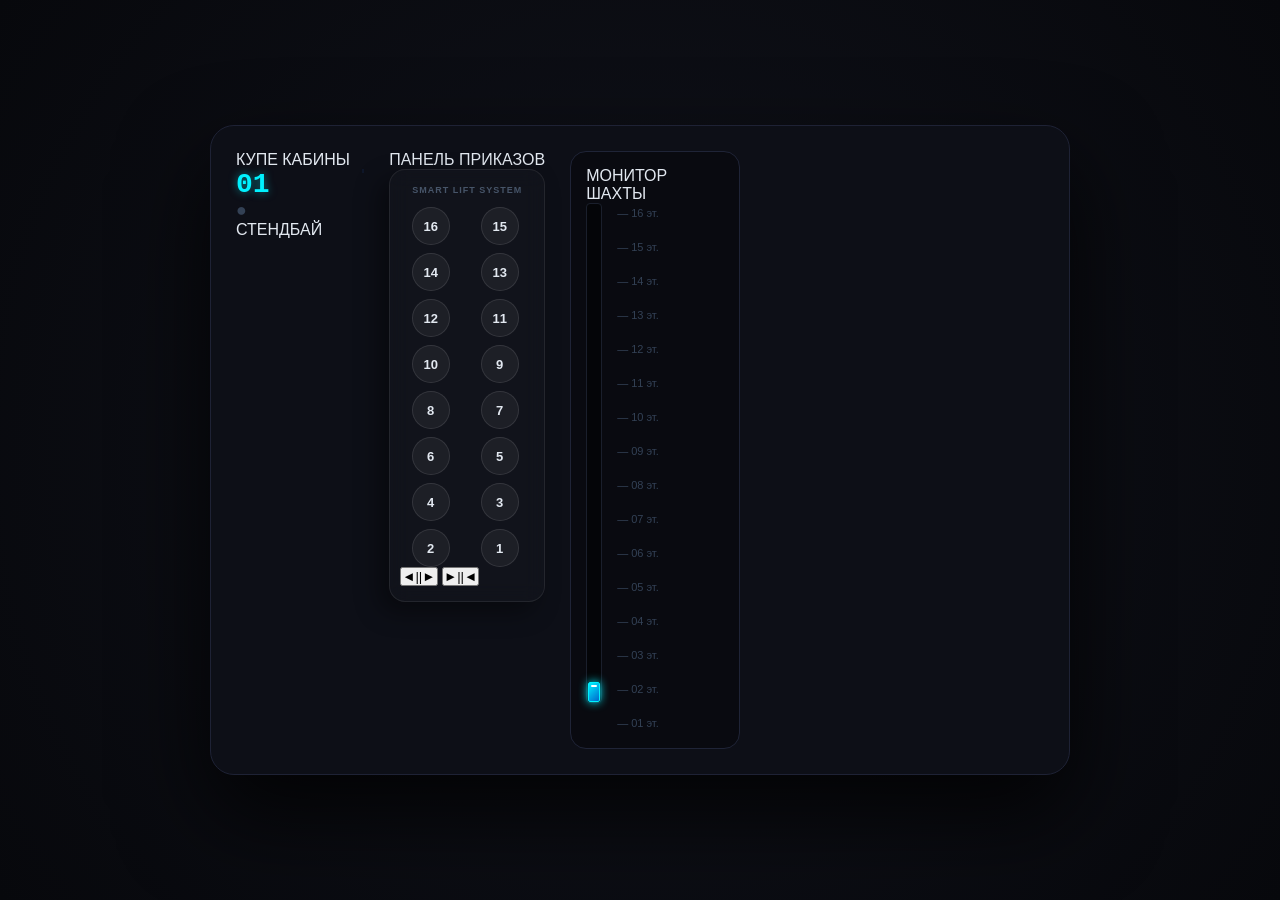
==== commit 5ef56e69: "Update index.html" ====
--- a/index.html
+++ b/index.html
@@ -3,67 +3,62 @@
 <head>
     <meta charset="UTF-8">
     <meta name="viewport" content="width=device-width, initial-scale=1.0">
-    <title>Интерактивный Симулятор Лифта 2.0</title>
+    <title>Интерактивный Симулятор Лифта Премиум</title>
     <link rel="stylesheet" href="style.css">
 </head>
 <body>
     <div class="app-container">
         
-        <!-- ЛЕВАЯ СТОРОНА: Вид от первого лица -->
-        <div class="view-first-person">
-            
-            <!-- СЦЕНА 1: Вы стоите в холле перед лифтом -->
-            <div class="scene active" id="scene-hall">
-                <div class="hall-indicator">
-                    <div class="floor-num" id="hallDisplay">01</div>
-                    <div class="arrow" id="hallArrow">●</div>
+        <!-- БЛОК 1: Кабина лифта и Двери (Вид изнутри) -->
+        <div class="view-cabin">
+            <div class="block-title">КУПЕ КАБИНЫ</div>
+            <div class="cabin-interior">
+                <!-- ЖК-Медиаэкран лифта -->
+                <div class="media-screen">
+                    <div class="media-row">
+                        <div class="floor-num" id="mainDisplay">01</div>
+                        <div class="arrow" id="mainArrow">●</div>
+                    </div>
+                    <div class="status-text" id="statusText">СТЕНДБАЙ</div>
                 </div>
                 
-                <div class="elevator-portal">
-                    <div class="doors-container" id="hallDoors">
+                <!-- Зеркало в кабине -->
+                <div class="mirror">
+                    <div class="mirror-reflection"></div>
+                </div>
+
+                <!-- Раздвижные двери кабины -->
+                <div class="doors-portal">
+                    <div class="doors-wrapper" id="elevatorDoors">
                         <div class="door left-wing"></div>
                         <div class="door right-wing"></div>
                     </div>
-                    <!-- Проблеск кабины сзади -->
-                    <div class="cabin-preview"></div>
-                </div>
-
-                <div class="hall-controls">
-                    <div class="location-info">Вы находитесь на <span id="userFloorText">01</span> этаже</div>
-                    <button class="btn-call-elevator" id="btnCall">▲▼ ВЫЗВАТЬ ЛИФТ</button>
+                    <!-- Вид на стену шахты за дверями -->
+                    <div class="shaft-backwall"></div>
                 </div>
             </div>
+        </div>
 
-            <!-- СЦЕНА 2: Вы зашли ИНСАЙД (Внутрь кабины) -->
-            <div class="scene" id="scene-cabin">
-                <div class="cabin-interior">
-                    <!-- Левая часть кабины: Зеркало и медиа-экран -->
-                    <div class="cabin-left">
-                        <div class="cabin-media-screen">
-                            <div class="media-floor" id="cabinDisplay">01</div>
-                            <div class="media-status" id="cabinStatus">СТЕНДБАЙ</div>
-                        </div>
-                        <div class="cabin-mirror"></div>
-                    </div>
-
-                    <!-- Правая часть кабины: Большая сенсорная панель приказов -->
-                    <div class="cabin-right">
-                        <div class="touch-panel">
-                            <div class="panel-header">SMART ELEVATOR SYSTEM</div>
-                            <div class="buttons-grid" id="buttonsGrid"></div>
-                            <div class="panel-footer">=== OTIS / KONE 2026 ===</div>
-                        </div>
-                    </div>
+        <!-- БЛОК 2: Сенсорная Панель Приказов (Всегда доступна) -->
+        <div class="view-panel">
+            <div class="block-title">ПАНЕЛЬ ПРИКАЗОВ</div>
+            <div class="touch-panel">
+                <div class="panel-header">SMART LIFT SYSTEM</div>
+                
+                <!-- Сетка круглых кнопок 1-16 -->
+                <div class="buttons-grid" id="buttonsGrid"></div>
+                
+                <!-- Сервисные кнопки -->
+                <div class="service-buttons">
+                    <button class="btn-service" id="btnOpen">◄||►</button>
+                    <button class="btn-service" id="btnClose">►||◄</button>
                 </div>
             </div>
-            
-            <!-- Информационный подвал для игрока -->
-            <div class="status-bar" id="playerStatus">Вы стоите в холле. Нажмите кнопку вызова лифта.</div>
         </div>
 
-        <!-- ПРАВАЯ СТОРОНА: Интерактивный монитор шахты (как у вас) -->
+        <!-- БЛОК 3: Монитор Шахты (Как на вашем скриншоте) -->
         <div class="view-shaft-schema">
-            <div class="schema-title">МОНИТОР ШАХТЫ</div>
+            <div class="block-title">МОНИТОР ШАХТЫ</div>
             <div class="shaft-container">
                 <div class="shaft-rail">
                     <div class="mini-car" id="miniCar">
@@ -75,7 +70,6 @@
         </div>
 
     </div>
-
     <script src="script.js"></script>
 </body>
 </html>
--- a/style.css
+++ b/style.css
@@ -6,180 +6,116 @@
 }
 
 body {
-    background: radial-gradient(circle at center, #1e2230 0%, #0f111a 100%);
+    background: radial-gradient(circle at center, #11131c 0%, #07080c 100%);
     display: flex;
     justify-content: center;
     align-items: center;
     height: 100vh;
-    color: #fff;
+    color: #e2e8f0;
     overflow: hidden;
 }
 
 .app-container {
     display: flex;
-    gap: 30px;
-    background: #141622;
+    gap: 25px;
+    background: #0d0f17;
     padding: 25px;
-    border-radius: 20px;
-    border: 1px solid #25293c;
-    box-shadow: 0 30px 70px rgba(0, 0, 0, 0.7);
-    width: 820px;
-    height: 640px;
-}
-
-/* ЛЕВАЯ ЧАСТЬ: ВИД ОТ ПЕРВОГО ЛИЦА */
+    border-radius: 24px;
+    border: 1px solid #1e2235;
+    box-shadow: 0 40px 90px rgba(0, 0, 0, 0.8);
+    width: 860px;
+    height: 650px;
+}
+
+/* ЛЕВАЯ ЧАСТЬ: ИНТЕРФЕЙС ОТ ПЕРВОГО ЛИЦА */
 .view-first-person {
     flex: 1;
     display: flex;
     flex-direction: column;
-    align-items: center;
-    background: #1a1d29;
-    border-radius: 12px;
+    background: #131622;
+    border-radius: 16px;
     padding: 20px;
-    border: 1px solid #2a2f42;
-}
-
-/* Электронное табло */
-.header-indicator {
-    width: 140px;
+    border: 1px solid #1f2437;
+    position: relative;
+    overflow: hidden;
+}
+
+/* Переключатель сцен */
+.scene {
+    display: none;
+    flex-direction: column;
+    align-items: center;
+    width: 100%;
+    height: 88%;
+}
+.scene.active {
+    display: flex;
+    animation: fadeIn 0.4s ease-in-out;
+}
+@keyframes fadeIn { from { opacity: 0; } to { opacity: 1; } }
+
+/* СЦЕНА 1: ХОЛЛ */
+.hall-indicator {
+    width: 130px;
+    background: #040508;
+    border: 1px solid #00f2ff;
+    border-radius: 6px;
+    padding: 6px;
+    display: flex;
+    justify-content: center;
+    align-items: center;
+    gap: 10px;
+    margin-bottom: 20px;
+    box-shadow: 0 0 15px rgba(0, 242, 255, 0.2);
+}
+.floor-num {
+    font-family: 'Courier New', monospace;
+    font-size: 28px;
+    font-weight: bold;
+    color: #00f2ff;
+    text-shadow: 0 0 8px rgba(0, 242, 255, 0.5);
+}
+.arrow { font-size: 18px; color: #334155; }
+.arrow.up { color: #10b981; text-shadow: 0 0 8px #10b981; }
+.arrow.down { color: #ef4444; text-shadow: 0 0 8px #ef4444; }
+
+/* Двери в холле */
+.elevator-portal {
+    width: 280px;
+    height: 300px;
     background: #090a10;
-    border: 2px solid #38bdf8;
-    border-radius: 8px;
-    padding: 8px;
-    display: flex;
-    justify-content: center;
-    align-items: center;
-    gap: 12px;
-    margin-bottom: 20px;
-    box-shadow: 0 0 15px rgba(56, 189, 248, 0.3);
-}
-.floor-display {
-    font-family: 'Courier New', monospace;
-    font-size: 32px;
-    font-weight: bold;
-    color: #38bdf8;
-    text-shadow: 0 0 10px rgba(56, 189, 248, 0.6);
-}
-.arrow-indicator {
-    font-size: 20px;
-    color: #475569;
-    transition: color 0.3s;
-}
-.arrow-indicator.active-up { color: #10b981; text-shadow: 0 0 8px #10b981; }
-.arrow-indicator.active-down { color: #ef4444; text-shadow: 0 0 8px #ef4444; }
-
-/* Портал лифта */
-.elevator-view-box {
-    width: 320px;
-    height: 340px;
-    background: #111;
-    border: 6px solid #334155;
+    border: 5px solid #334155;
     border-radius: 4px;
     position: relative;
     overflow: hidden;
-    box-shadow: inset 0 0 40px rgba(0,0,0,0.8);
-}
-
-/* Внутренности кабины за дверями */
-.elevator-interior {
+}
+.doors-container {
     position: absolute;
-    width: 100%;
-    height: 100%;
-    background: linear-gradient(135deg, #2d3748 0%, #1a202c 100%);
-    display: flex;
-    align-items: center;
-    justify-content: space-between;
-    padding: 20px;
-}
-.mirror {
-    width: 120px;
-    height: 200px;
-    background: linear-gradient(135deg, rgba(255,255,255,0.1) 0%, rgba(255,255,255,0.02) 100%);
-    border: 2px solid rgba(255, 255, 255, 0.15);
-    backdrop-filter: blur(1px);
-    border-radius: 2px;
-    box-shadow: 0 10px 20px rgba(0,0,0,0.3);
-}
-
-/* Внутренняя панель кнопок */
-.car-panel {
-    width: 110px;
-    height: 100%;
-    background: linear-gradient(180deg, #475569 0%, #334155 100%);
-    border-radius: 6px;
-    border: 1px solid #64748b;
-    padding: 10px 6px;
-    display: flex;
-    flex-direction: column;
-    align-items: center;
-    box-shadow: -5px 0 15px rgba(0,0,0,0.4);
-    opacity: 0.3; /* Затемнена, когда мы снаружи */
-    transition: opacity 0.5s;
-}
-.inside .car-panel { opacity: 1; } /* Подсвечивается, когда зашли внутрь */
-
-.panel-brand { font-size: 8px; font-weight: bold; color: #94a3b8; letter-spacing: 1px; margin-bottom: 8px; }
-
-.buttons-grid {
-    display: grid;
-    grid-template-columns: repeat(2, 1fr);
-    gap: 6px;
-    overflow-y: auto;
-    flex: 1;
-    width: 100%;
-    padding-right: 2px;
-}
-.btn-floor {
-    height: 26px;
-    background: #e2e8f0;
-    color: #1e293b;
-    border: 1px solid #cbd5e1;
-    border-radius: 4px;
-    font-size: 11px;
-    font-weight: bold;
-    cursor: pointer;
-    transition: all 0.2s;
-}
-.btn-floor.active {
-    background: #0ea5e9;
-    color: #fff;
-    border-color: #38bdf8;
-    box-shadow: 0 0 8px #0ea5e9;
-}
-.btn-floor:disabled { cursor: not-allowed; }
-
-/* Раздвижные двери */
-.doors-wrapper {
+    width: 100%; height: 100%;
+    display: flex;
+    z-index: 5;
+}
+.door {
+    width: 50%; height: 100%;
+    background: linear-gradient(90deg, #475569 0%, #334155 50%, #1e293b 100%);
+    border: 1px solid #0f172a;
+    transition: transform 1.2s cubic-bezier(0.45, 0, 0.25, 1);
+}
+.doors-container.open .left-wing { transform: translateX(-98%); }
+.doors-container.open .right-wing { transform: translateX(98%); }
+
+.cabin-preview {
     position: absolute;
-    top: 0; left: 0; width: 100%; height: 100%;
-    display: flex;
-    z-index: 10;
-    pointer-events: none;
-}
-.door-wing {
-    width: 50%;
-    height: 100%;
-    background: linear-gradient(90deg, #64748b 0%, #475569 50%, #334155 100%);
-    border: 1px solid #1e293b;
-    transition: transform 1.4s cubic-bezier(0.45, 0, 0.25, 1);
-}
-/* Анимация открытия */
-.doors-open .left-wing { transform: translateX(-98%); }
-.doors-open .right-wing { transform: translateX(98%); }
-
-/* Панель вызова на этаже */
-.hall-call-box {
-    margin-top: 20px;
-    display: flex;
-    flex-direction: column;
-    align-items: center;
-    gap: 10px;
-    width: 100%;
-}
-.current-location-text { font-size: 13px; color: #94a3b8; }
-.btn-call {
-    width: 180px;
-    padding: 12px;
+    width: 100%; height: 100%;
+    background: linear-gradient(135deg, #1e293b 0%, #0f172a 100%);
+    z-index: 1;
+}
+
+/* Кнопка вызова в холле */
+.hall-controls { margin-top: auto; display: flex; flex-direction: column; align-items: center; gap: 10px; }
+.location-info { font-size: 13px; color: #64748b; }
+.btn-call-elevator {
+    padding: 12px 30px;
     background: #1e293b;
     border: 1px solid #334155;
     color: #fff;
@@ -188,75 +124,127 @@
     cursor: pointer;
     transition: all 0.2s;
 }
-.btn-call:hover:not(:disabled) { background: #334155; border-color: #0ea5e9; }
-.btn-call.active { background: #0ea5e9; border-color: #38bdf8; box-shadow: 0 0 15px rgba(14,165,233,0.4); }
-.btn-call:disabled { opacity: 0.3; cursor: not-allowed; }
-
-.player-status { margin-top: auto; font-size: 12px; color: #64748b; text-align: center; line-height: 1.4; width: 100%; border-top: 1px solid #2a2f42; padding-top: 10px;}
-
-
-/* ПРАВАЯ ЧАСТЬ: СХЕМА ШАХТЫ */
-.view-shaft-schema {
-    width: 180px;
-    background: #0f111a;
+.btn-call-elevator:hover:not(:disabled) { border-color: #00f2ff; background: #24324a; }
+.btn-call-elevator.active { background: #00f2ff; color: #000; box-shadow: 0 0 15px #00f2ff; border-color: #00f2ff; }
+
+/* СЦЕНА 2: ВНУТРИ КАБИНЫ (Ультра Премиум) */
+.cabin-interior {
+    display: flex;
+    width: 100%;
+    height: 100%;
+    gap: 20px;
+}
+.cabin-left {
+    flex: 1.2;
+    display: flex;
+    flex-direction: column;
+    gap: 15px;
+    align-items: center;
+    justify-content: center;
+}
+/* Внутренний медиа-экран */
+.cabin-media-screen {
+    width: 160px;
+    background: #04060a;
     border-radius: 12px;
-    border: 1px solid #232936;
     padding: 15px;
-    display: flex;
-    flex-direction: column;
-}
-.schema-title { font-size: 11px; font-weight: bold; color: #475569; text-align: center; letter-spacing: 1px; margin-bottom: 15px; }
-
-.shaft-container {
-    flex: 1;
-    display: flex;
-    gap: 15px;
-    position: relative;
-}
-.shaft-rail {
-    width: 24px;
-    background: #07080c;
-    border: 1px solid #1e293b;
-    border-radius: 4px;
-    position: relative;
-    height: 520px; /* Фиксированная высота рельса движения */
-}
-
-/* Кабина на мини-схеме */
+    border: 1px solid #10b981;
+    text-align: center;
+    box-shadow: 0 0 20px rgba(16, 185, 129, 0.15);
+}
+.media-floor {
+    font-size: 42px;
+    font-weight: 800;
+    color: #10b981;
+    text-shadow: 0 0 12px #10b981;
+    font-family: monospace;
+}
+.media-status { font-size: 10px; color: #64748b; letter-spacing: 1px; margin-top: 4px; text-transform: uppercase; }
+
+.cabin-mirror {
+    width: 160px;
+    height: 220px;
+    background: linear-gradient(135deg, rgba(255,255,255,0.08) 0%, rgba(255,255,255,0.01) 100%);
+    border: 1px solid rgba(255,255,255,0.1);
+    border-radius: 8px;
+    backdrop-filter: blur(2px);
+}
+
+/* Сенсорная панель кнопок во всю стену */
+.cabin-right { flex: 1; display: flex; justify-content: center; }
+.touch-panel {
+    width: 100%;
+    background: rgba(255, 255, 255, 0.02);
+    border: 1px solid rgba(255, 255, 255, 0.08);
+    backdrop-filter: blur(10px);
+    border-radius: 16px;
+    padding: 15px 10px;
+    display: flex;
+    flex-direction: column;
+    box-shadow: -10px 10px 25px rgba(0,0,0,0.4);
+}
+.panel-header { font-size: 9px; font-weight: bold; color: #475569; text-align: center; letter-spacing: 1px; margin-bottom: 12px; }
+.panel-footer { font-size: 8px; color: #334155; text-align: center; margin-top: auto; }
+
+.buttons-grid {
+    display: grid;
+    grid-template-columns: repeat(2, 1fr);
+    gap: 8px;
+    overflow-y: auto;
+    padding-right: 4px;
+    max-height: 380px;
+}
+/* Округлая футуристичная кнопка */
+.btn-floor {
+    height: 38px;
+    background: rgba(255, 255, 255, 0.05);
+    color: #e2e8f0;
+    border: 1px solid rgba(255, 255, 255, 0.1);
+    border-radius: 50%; /* Круглые стильные кнопки */
+    width: 38px;
+    margin: 0 auto;
+    font-size: 13px;
+    font-weight: 600;
+    cursor: pointer;
+    transition: all 0.2s ease-in-out;
+}
+.btn-floor:hover { background: rgba(255, 255, 255, 0.12); border-color: rgba(255, 255, 255, 0.3); }
+.btn-floor.active {
+    background: rgba(16, 185, 129, 0.2);
+    color: #10b981;
+    border-color: #10b981;
+    box-shadow: 0 0 12px rgba(16, 185, 129, 0.4);
+    text-shadow: 0 0 4px #10b981;
+}
+
+/* Статус-бар внизу */
+.status-bar {
+    margin-top: auto;
+    font-size: 12px;
+    color: #475569;
+    text-align: center;
+    border-top: 1px solid #1f2437;
+    padding-top: 12px;
+    width: 100%;
+}
+
+/* ПРАВАЯ ЧАСТЬ: МОНИТОР ШАХТЫ */
+.view-shaft-schema { width: 170px; display: flex; flex-direction: column; background: #090a10; border-radius: 16px; padding: 15px; border: 1px solid #1f2437; }
+.schema-title { font-size: 10px; font-weight: bold; color: #475569; text-align: center; letter-spacing: 1px; margin-bottom: 12px; }
+.shaft-container { flex: 1; display: flex; gap: 15px; }
+.shaft-rail { width: 16px; background: #040508; border: 1px solid #1a1f2c; border-radius: 4px; position: relative; height: 500px; }
+
 .mini-car {
-    width: 18px;
-    height: 24px;
-    background: linear-gradient(135deg, #0ea5e9 0%, #0369a1 100%);
-    border: 1px solid #38bdf8;
-    border-radius: 3px;
-    position: absolute;
-    left: 2px;
-    bottom: 0; /* Стартует снизу (1 этаж) */
-    transition: bottom 0.1s linear; /* Пошаговое плавное обновление */
-    box-shadow: 0 0 10px rgba(56, 189, 248, 0.4);
-    display: flex;
-    justify-content: center;
-}
-.mini-car-light { width: 10px; height: 2px; background: #fff; margin-top: 2px; border-radius: 1px; box-shadow: 0 1px 4px #fff; }
-
-/* Разметка цифр этажей */
-.floor-labels {
-    flex: 1;
-    display: flex;
-    flex-direction: column;
-    justify-content: space-between;
-    font-family: 'Courier New', monospace;
-    font-size: 11px;
-    color: #475569;
-    padding: 4px 0;
-}
-.floor-label-item {
-    height: 24px;
-    display: flex;
-    align-items: center;
-    transition: color 0.2s;
-}
-.floor-label-item.current-at-shaft {
-    color: #38bdf8;
-    font-weight: bold;
-}
+    width: 12px; height: 20px;
+    background: linear-gradient(135deg, #00f2ff 0%, #0066cc 100%);
+    border: 1px solid #00f2ff;
+    border-radius: 2px;
+    position: absolute; left: 1px; bottom: 0;
+    transition: bottom 0.1s linear;
+    box-shadow: 0 0 10px #00f2ff;
+}
+.mini-car-light { width: 6px; height: 2px; background: #fff; margin: 2px auto 0; border-radius: 1px; }
+
+.floor-labels { flex: 1; display: flex; flex-direction: column; justify-content: space-between; font-family: monospace; font-size: 11px; color: #334155; }
+.floor-label-item { height: 20px; display: flex; align-items: center; }
+.floor-label-item.current-at-shaft { color: #00f2ff; font-weight: bold; }
